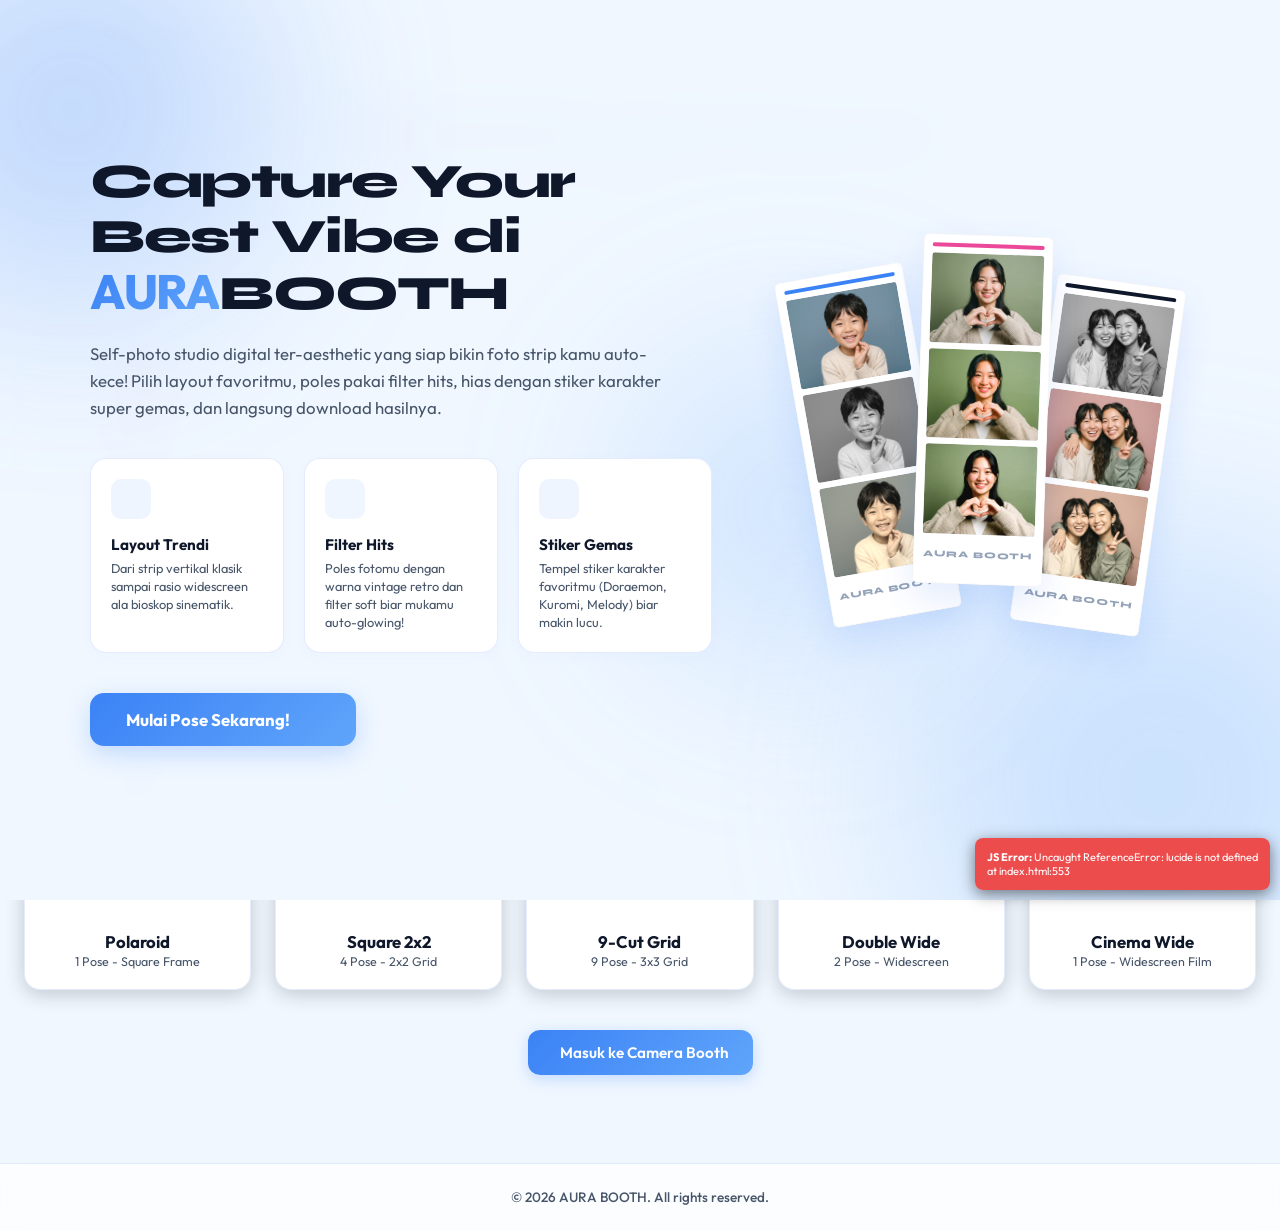
==== index.html @ 646800a2 "design: make selects beautiful, high-contrast, and fully responsive across mobile/PC" ====
<!DOCTYPE html>
<html lang="id">
<head>
    <meta charset="UTF-8">
    <meta name="viewport" content="width=device-width, initial-scale=1.0">
    <meta name="description" content="Aesthetic retro & classic photobooth online. Choose your layout, capture moments with modern filters, and decorate with cute stickers.">
    <title>AURA Booth - Web Photobooth Aesthetic & Premium</title>
    
    <!-- Google Fonts -->
    <link rel="preconnect" href="https://fonts.googleapis.com">
    <link rel="preconnect" href="https://fonts.gstatic.com" crossorigin>
    <link href="https://fonts.googleapis.com/css2?family=Outfit:wght@300;400;500;600;700;800&family=Syne:wght@700;800&display=swap" rel="stylesheet">
    
    <!-- Lucide Icons (CDN) -->
    <script src="https://unpkg.com/lucide@latest"></script>
    <!-- Gifshot Library (CDN) -->
    <script src="https://unpkg.com/gifshot@0.4.5/dist/gifshot.min.js"></script>
    
    <link rel="stylesheet" href="style.css?v=19">
</head>
<body>
    <div class="glow-bg"></div>
    
    <!-- App Header -->
    <header class="app-header">
        <div class="logo" id="logo-home">
            <span class="logo-accent">AURA</span><span>BOOTH</span>
        </div>
    </header>

    <!-- Main Workspace -->
    <main class="main-container">
        
        <!-- STEP 1: CHOOSE LAYOUT -->
        <section id="step-1" class="step-view active">
            <div class="step-header">
                <h1 class="step-title">Choose your layout</h1>
                <p class="step-subtitle">Select a layout for your photo session. You can choose from different styles and poses.</p>
            </div>
            
            <div class="layout-selection-grid">
                <!-- Layout A Card -->
                <div class="layout-card active" data-layout="collage">
                    <div class="layout-card-preview">
                        <div class="mini-strip-preview layout-a">
                            <span></span><span></span><span></span><span></span>
                        </div>
                    </div>
                    <div class="layout-card-info">
                        <h3>Layout A</h3>
                        <p>4 Pose - Vertical Strip</p>
                    </div>
                </div>
                
                <!-- Layout B Card -->
                <div class="layout-card" data-layout="layout3v">
                    <div class="layout-card-preview">
                        <div class="mini-strip-preview layout-b">
                            <span></span><span></span><span></span>
                        </div>
                    </div>
                    <div class="layout-card-info">
                        <h3>Layout B</h3>
                        <p>3 Pose - Vertical Strip</p>
                    </div>
                </div>
                
                <!-- Layout C Card -->
                <div class="layout-card" data-layout="layout2v">
                    <div class="layout-card-preview">
                        <div class="mini-strip-preview layout-c">
                            <span></span><span></span>
                        </div>
                    </div>
                    <div class="layout-card-info">
                        <h3>Layout C</h3>
                        <p>2 Pose - Vertical Strip</p>
                    </div>
                </div>

                <!-- Layout D Card -->
                <div class="layout-card" data-layout="layout6cut">
                    <div class="layout-card-preview">
                        <div class="mini-strip-preview layout-d">
                            <span></span><span></span><span></span>
                            <span></span><span></span><span></span>
                        </div>
                    </div>
                    <div class="layout-card-info">
                        <h3>Layout D</h3>
                        <p>6 Pose - 2x3 Grid</p>
                    </div>
                </div>

                <!-- Traditional Photobooth Layout Card -->
                <div class="layout-card" data-layout="filmstrip">
                    <div class="layout-card-preview">
                        <div class="mini-strip-preview layout-traditional">
                            <span></span><span></span><span></span><span></span>
                        </div>
                    </div>
                    <div class="layout-card-info">
                        <h3>Traditional</h3>
                        <p>4 Pose - Film Strip</p>
                    </div>
                </div>

                <!-- Polaroid Layout Card -->
                <div class="layout-card" data-layout="polaroid">
                    <div class="layout-card-preview">
                        <div class="mini-strip-preview layout-polaroid">
                            <span></span>
                        </div>
                    </div>
                    <div class="layout-card-info">
                        <h3>Polaroid</h3>
                        <p>1 Pose - Square Frame</p>
                    </div>
                </div>

                <!-- Square 2x2 Layout Card -->
                <div class="layout-card" data-layout="grid2x2">
                    <div class="layout-card-preview">
                        <div class="mini-strip-preview layout-grid2x2">
                            <span></span><span></span>
                            <span></span><span></span>
                        </div>
                    </div>
                    <div class="layout-card-info">
                        <h3>Square 2x2</h3>
                        <p>4 Pose - 2x2 Grid</p>
                    </div>
                </div>

                <!-- 9-Cut Layout Card -->
                <div class="layout-card" data-layout="layout9cut">
                    <div class="layout-card-preview">
                        <div class="mini-strip-preview layout-grid3x3">
                            <span></span><span></span><span></span>
                            <span></span><span></span><span></span>
                            <span></span><span></span><span></span>
                        </div>
                    </div>
                    <div class="layout-card-info">
                        <h3>9-Cut Grid</h3>
                        <p>9 Pose - 3x3 Grid</p>
                    </div>
                </div>

                <!-- Double Wide Layout Card -->
                <div class="layout-card" data-layout="layout2h">
                    <div class="layout-card-preview">
                        <div class="mini-strip-preview layout-doublewide">
                            <span></span><span></span>
                        </div>
                    </div>
                    <div class="layout-card-info">
                        <h3>Double Wide</h3>
                        <p>2 Pose - Widescreen</p>
                    </div>
                </div>

                <!-- Cinema Wide Layout Card -->
                <div class="layout-card" data-layout="cinema">
                    <div class="layout-card-preview">
                        <div class="mini-strip-preview layout-cinema">
                            <span></span>
                        </div>
                    </div>
                    <div class="layout-card-info">
                        <h3>Cinema Wide</h3>
                        <p>1 Pose - Widescreen Film</p>
                    </div>
                </div>
            </div>

            <!-- Start Action Button -->
            <div class="step-actions centered">
                <button id="start-shoot-btn" class="btn-primary btn-large btn-glow">
                    <i data-lucide="video"></i> Masuk ke Camera Booth
                </button>
            </div>
        </section>

        <!-- STEP 2: CAMERA BOOTH -->
        <section id="step-2" class="step-view">
            <div class="booth-header">
                <button id="back-to-layout-btn" class="btn-secondary btn-back">
                    <i data-lucide="chevron-left"></i> Kembali ke Layout
                </button>
                <div class="selected-layout-badge">
                    Selected layout: <span id="active-layout-display-text">Layout A (4 photos)</span>
                </div>
            </div>

            <div class="camera-card">
                <div class="camera-wrapper">
                    <video id="webcam" autoplay playsinline muted></video>
                    <canvas id="filter-canvas"></canvas>
                    
                    <!-- Visual Grid Helper Guidelines -->
                    <div id="grid-helper" class="grid-helper hidden">
                        <div class="grid-line line-v"></div>
                        <div class="grid-line line-h"></div>
                    </div>

                    <!-- Flash overlay -->
                    <div id="flash-overlay" class="flash-overlay"></div>
                    
                    <!-- Countdown Display -->
                    <div id="countdown-overlay" class="countdown-overlay hidden">
                        <span id="countdown-number">3</span>
                    </div>

                    <!-- Camera Connection State Placeholder -->
                    <div id="camera-placeholder" class="camera-placeholder">
                        <i data-lucide="camera" class="placeholder-icon"></i>
                        <h3>Akses Kamera Diperlukan</h3>
                        <p>Izinkan akses kamera di browser Anda untuk mulai berfoto.</p>
                        <button id="start-camera-btn" class="btn-primary">
                            <i data-lucide="video"></i> Hubungkan Kamera
                        </button>
                    </div>

                    <!-- Photo Progress Badge -->
                    <div id="capture-indicator" class="capture-indicator hidden">
                        <span class="indicator-dot"></span>
                        <span id="indicator-text">Mengambil Foto 1/4</span>
                    </div>
                </div>

                <!-- Camera Control Parameters -->
                <div class="camera-params-bar">
                    <div class="param-group">
                        <label for="countdown-duration">Select Countdown Time:</label>
                        <select id="countdown-duration" class="styled-select">
                            <option value="3" selected>3s</option>
                            <option value="5">5s</option>
                            <option value="10">10s</option>
                        </select>
                    </div>
                    <div class="param-group" id="camera-select-group">
                        <label for="camera-select">Pilih Kamera:</label>
                        <select id="camera-select" class="styled-select">
                            <option value="">Mendeteksi Kamera...</option>
                        </select>
                    </div>
                </div>

                <!-- Main Shutter Capture Button -->
                <div class="controls-container centered-btn">
                    <button id="capture-btn" class="btn-primary start-capture-btn" disabled>
                        <i data-lucide="camera"></i> Start Capture (<span id="photo-count-badge">4</span> photos)
                    </button>
                </div>

                <!-- Filter Selection scroll -->
                <div class="filters-container">
                    <label class="section-label">Choose a filter for your photos!</label>
                    <div class="filters-scroll">
                        <button class="filter-btn active" data-filter="normal">
                            <div class="filter-preview normal"></div>
                            <span>No Filter</span>
                        </button>
                        <button class="filter-btn" data-filter="mono">
                            <div class="filter-preview mono"></div>
                            <span>B&W</span>
                        </button>
                        <button class="filter-btn" data-filter="traditional">
                            <div class="filter-preview traditional"></div>
                            <span>Traditional</span>
                        </button>
                        <button class="filter-btn" data-filter="sepia">
                            <div class="filter-preview sepia"></div>
                            <span>Sepia</span>
                        </button>
                        <button class="filter-btn" data-filter="vintage">
                            <div class="filter-preview vintage"></div>
                            <span>Vintage</span>
                        </button>
                        <button class="filter-btn" data-filter="soft">
                            <div class="filter-preview soft"></div>
                            <span>Soft</span>
                        </button>
                        <button class="filter-btn" data-filter="noir">
                            <div class="filter-preview noir"></div>
                            <span>Noir</span>
                        </button>
                        <button class="filter-btn" data-filter="vivid">
                            <div class="filter-preview vivid"></div>
                            <span>Vivid</span>
                        </button>
                    </div>
                </div>
            </div>
        </section>

        <!-- STEP 3: STUDIO CUSTOMIZER & EDITOR -->
        <section id="step-3" class="step-view">
            <div class="editor-layout">
                
                <!-- Left Pane: Collage Canvas and Sticker overlays -->
                <div class="editor-left-pane">
                    <div class="preview-editor-wrapper">
                        <div class="compiled-preview-container" id="preview-container">
                            <img id="compiled-preview-img" src="" alt="Photobooth collage result">
                            <!-- Draggable stickers append here -->
                        </div>
                    </div>
                </div>

                <!-- Right Pane: Customizer controls panel -->
                <div class="editor-right-pane">
                    <div class="customizer-card">
                        <h2 class="panel-title"><i data-lucide="sliders"></i> Studio Design Settings</h2>
                        
                        <!-- Frame Color Presets -->
                        <div class="customizer-group">
                            <label class="group-label">Frame Colour</label>
                            <div class="color-presets-grid">
                                <button class="frame-preset-btn active" data-frame="white" style="--bg-preset: #ffffff;"></button>
                                <button class="frame-preset-btn" data-frame="black" style="--bg-preset: #121212;"></button>
                                <button class="frame-preset-btn" data-frame="pink" style="--bg-preset: #ffd3e8;"></button>
                                <button class="frame-preset-btn" data-frame="green" style="--bg-preset: #dcfce7;"></button>
                                <button class="frame-preset-btn" data-frame="blue" style="--bg-preset: #d3e5ff;"></button>
                                <button class="frame-preset-btn" data-frame="yellow" style="--bg-preset: #fef08a;"></button>
                                <button class="frame-preset-btn" data-frame="purple" style="--bg-preset: #f3e8ff;"></button>
                                <button class="frame-preset-btn" data-frame="maroon" style="--bg-preset: #991b1b;"></button>
                                <button class="frame-preset-btn" data-frame="burgundy" style="--bg-preset: #800020;"></button>
                                
                                <!-- Custom color picker button -->
                                <div class="color-picker-wrapper">
                                    <input type="color" id="custom-frame-color" value="#ffffff" title="Pilih warna custom">
                                    <span id="color-hex-label">#FFFFFF</span>
                            </div>
                        </div>

                        <!-- Frame Pattern Presets -->
                        <div class="customizer-group">
                            <label class="group-label">Frame Pattern (Motif)</label>
                            <div class="pattern-presets-grid">
                                <button class="pattern-preset-btn active" data-pattern="none">Polos</button>
                                <button class="pattern-preset-btn" data-pattern="rainbow" style="background: linear-gradient(135deg, #ffadad, #ffeaa7, #9bf6ff, #ffc6ff); color: #000;" title="Pelangi"></button>
                                <button class="pattern-preset-btn" data-pattern="dots" style="background-color: #ffd3e8; background-image: radial-gradient(#fff 15%, transparent 16%); background-size: 8px 8px;" title="Polkadot"></button>
                                <button class="pattern-preset-btn" data-pattern="stripes" style="background: repeating-linear-gradient(45deg, #f3e8ff, #f3e8ff 4px, #ffffff 4px, #ffffff 8px);" title="Garis-Garis"></button>
                                <button class="pattern-preset-btn" data-pattern="sunset" style="background: linear-gradient(to bottom, #ff9a9e 0%, #fecfef 99%, #fecfef 100%);" title="Sunset"></button>
                                <button class="pattern-preset-btn" data-pattern="stars" style="background-color: #0f172a; background-image: radial-gradient(#fef08a 10%, transparent 11%); background-size: 10px 10px;" title="Bintang"></button>
                            </div>
                        </div>

                    <div class="customizer-panel-section">
                        <!-- Custom PNG Frame Upload -->
                        <div class="customizer-group hidden">
                            <label class="group-label">Custom PNG Overlay</label>
                            <div class="file-upload-wrapper">
                                <button type="button" class="file-upload-btn" id="upload-trigger-btn">
                                    <i data-lucide="upload-cloud"></i> Upload Frame PNG
                                </button>
                                <input type="file" id="custom-frame-upload" accept="image/png">
                            </div>
                            <div class="upload-status-row hidden" id="upload-status">
                                <span class="filename" id="upload-filename">design.png</span>
                                <button class="btn-clear-upload" id="clear-upload-btn" title="Hapus Design">
                                    <i data-lucide="x"></i>
                                </button>
                            </div>
                        </div>

                        <!-- Border Parameters Adjustment -->
                        <div class="customizer-group hidden">
                            <label class="group-label">Ketebalan Border & Sudut</label>
                            <div class="range-row">
                                <div class="range-info">
                                    <span>Ketebalan Frame</span>
                                    <span class="range-badge" id="border-val">M</span>
                                </div>
                                <input type="range" id="border-thickness" min="15" max="40" value="26" class="styled-range">
                            </div>
                            <div class="range-row">
                                <div class="range-info">
                                    <span>Kelengkungan Sudut</span>
                                    <span class="range-badge" id="radius-val">Sedang</span>
                                </div>
                                <input type="range" id="corner-radius" min="0" max="20" value="8" class="styled-range">
                            </div>
                        </div>

                        <!-- Text Banner Stamp -->
                        <div class="customizer-group hidden">
                            <label class="group-label">Tulisan Frame (Stamp)</label>
                            <div class="input-with-icon">
                                <i data-lucide="type" class="input-icon"></i>
                                <input type="text" id="stamp-text" value="AURA BOOTH" placeholder="KODAK FILM / AURA BOOTH" maxlength="24">
                            </div>
                            <div class="checkbox-row-container">
                                <label class="checkbox-row">
                                    <input type="checkbox" id="show-date" checked>
                                    <span>Tampilkan Tanggal Cetak</span>
                                </label>
                                <label class="checkbox-row">
                                    <input type="checkbox" id="apply-grain">
                                    <span>Noise Film Grain</span>
                                </label>
                            </div>
                        </div></div>

                        <!-- Interactive Sticker Lab Selector -->
                        <div class="customizer-group">
                            <label class="group-label">Stickers Theme Presets (Instan)</label>
                            <div class="sticker-themes-grid">
                                <button class="sticker-theme-btn active" data-theme="none">No Stickers</button>
                                <button class="sticker-theme-btn" data-theme="doraemon">Doraemon</button>
                                <button class="sticker-theme-btn" data-theme="masha">Masha & Bear</button>
                                <button class="sticker-theme-btn" data-theme="arcade">Retro Arcade</button>
                                <button class="sticker-theme-btn" data-theme="cosmic">Cosmic Aura</button>
                                <button class="sticker-theme-btn" data-theme="girlypop">Girlypop</button>
                                <button class="sticker-theme-btn" data-theme="sanrio">Kuromi & Melody</button>
                            </div>
                        </div>


                    </div>
                </div>
            </div>

            <!-- Footer Action Panel -->
            <div class="editor-actions-footer">
                <button id="download-btn" class="btn-primary btn-large">
                    <i data-lucide="download"></i> Download Photo Strip
                </button>
                <button id="download-gif-btn" class="btn-secondary btn-large">
                    <i data-lucide="clapperboard"></i> Download GIF
                </button>
                <button id="retake-btn" class="btn-secondary btn-large">
                    <i data-lucide="rotate-ccw"></i> Take New Photos
                </button>
            </div>
        </section>
    </main>

    <!-- Lightbox Viewing Modal (for saved gallery items) -->
    <div id="view-modal" class="modal-overlay hidden">
        <div class="modal-content glass-panel">
            <button id="close-view-btn" class="modal-close" title="Tutup">
                <i data-lucide="x"></i>
            </button>
            <h2 class="modal-title">Simpan & Bagikan Hasil Foto ✨</h2>
            <div class="view-modal-body">
                <img id="view-modal-img" src="" alt="Full-size view of photobooth strip">
                <div class="modal-actions">
                    <button id="view-download-btn" class="btn-primary btn-large">
                        <i data-lucide="download"></i> Download PNG
                    </button>
                </div>
            </div>
        </div>
    </div>



    <!-- Welcome Immersive Screen -->
    <div id="welcome-modal" class="welcome-screen-overlay">
        <!-- Floating Ambient Background Shapes -->
        <div class="welcome-blob blob-1"></div>
        <div class="welcome-blob blob-2"></div>
        <div class="welcome-blob blob-3"></div>

        <div class="welcome-screen-container">
            <!-- Left Side: Interactive Branding & Onboarding Info -->
            <div class="welcome-brand-side">
                <h1 class="welcome-main-title">
                    Capture Your Best Vibe di <span class="logo-accent-gradient">AURA</span>BOOTH
                </h1>
                
                <p class="welcome-desc">
                    Self-photo studio digital ter-aesthetic yang siap bikin foto strip kamu auto-kece! Pilih layout favoritmu, poles pakai filter hits, hias dengan stiker karakter super gemas, dan langsung download hasilnya.
                </p>
                
                <div class="welcome-feature-cards">
                    <div class="welcome-feat-card">
                        <div class="feat-icon cyan">
                            <i data-lucide="layout"></i>
                        </div>
                        <h4>Layout Trendi</h4>
                        <p>Dari strip vertikal klasik sampai rasio widescreen ala bioskop sinematik.</p>
                    </div>
                    
                    <div class="welcome-feat-card">
                        <div class="feat-icon pink">
                            <i data-lucide="aperture"></i>
                        </div>
                        <h4>Filter Hits</h4>
                        <p>Poles fotomu dengan warna vintage retro dan filter soft biar mukamu auto-glowing!</p>
                    </div>
                    
                    <div class="welcome-feat-card">
                        <div class="feat-icon blue">
                            <i data-lucide="smile"></i>
                        </div>
                        <h4>Stiker Gemas</h4>
                        <p>Tempel stiker karakter favoritmu (Doraemon, Kuromi, Melody) biar makin lucu.</p>
                    </div>
                </div>
                
                <button id="close-welcome-btn" class="btn-primary btn-large btn-glow start-studio-btn">
                    Mulai Pose Sekarang! <i data-lucide="camera" class="btn-camera-icon"></i>
                </button>
            </div>
            
            <!-- Right Side: Live Visual Collage Showcase -->
            <div class="welcome-showcase-side">
                <div class="showcase-frame-stack">
                    <!-- Showcase Strip 1: Doraemon Theme -->
                    <div class="showcase-strip strip-left">
                        <div class="strip-header-accent doraemon"></div>
                        <div class="showcase-photo-box"><img class="showcase-avatar" src="assets/portrait_boy.png" alt="Boy portrait"></div>
                        <div class="showcase-photo-box"><img class="showcase-avatar" src="assets/portrait_boy.png" alt="Boy portrait" style="filter: grayscale(1);"></div>
                        <div class="showcase-photo-box"><img class="showcase-avatar" src="assets/portrait_boy.png" alt="Boy portrait" style="filter: sepia(0.5);"></div>
                        <div class="showcase-footer">AURA BOOTH</div>
                    </div>
                    
                    <!-- Showcase Strip 2: Sanrio Theme -->
                    <div class="showcase-strip strip-center">
                        <div class="strip-header-accent sanrio"></div>
                        <div class="showcase-photo-box"><img class="showcase-avatar" src="assets/portrait_girl.png" alt="Girl portrait"></div>
                        <div class="showcase-photo-box"><img class="showcase-avatar" src="assets/portrait_girl.png" alt="Girl portrait" style="filter: saturate(1.5);"></div>
                        <div class="showcase-photo-box"><img class="showcase-avatar" src="assets/portrait_girl.png" alt="Girl portrait" style="filter: contrast(1.25);"></div>
                        <div class="showcase-footer">AURA BOOTH</div>
                    </div>
                    
                    <!-- Showcase Strip 3: Classic/Retro Theme -->
                    <div class="showcase-strip strip-right">
                        <div class="strip-header-accent classic"></div>
                        <div class="showcase-photo-box"><img class="showcase-avatar" src="assets/portrait_friends.png" alt="Friends portrait" style="filter: grayscale(1);"></div>
                        <div class="showcase-photo-box"><img class="showcase-avatar" src="assets/portrait_friends.png" alt="Friends portrait"></div>
                        <div class="showcase-photo-box"><img class="showcase-avatar" src="assets/portrait_friends.png" alt="Friends portrait" style="filter: sepia(0.35);"></div>
                        <div class="showcase-footer">AURA BOOTH</div>
                    </div>
                </div>
            </div>
        </div>
    </div>

    <!-- Standard Website Footer -->
    <footer class="app-footer">
        <p>&copy; 2026 AURA BOOTH. All rights reserved.</p>
    </footer>

    <!-- Script Entry Point -->
    <script src="app.js?v=34"></script>
    <script>
        // Init Lucide icon elements
        lucide.createIcons();
    </script>
</body>
</html>
---- style.css ----
/* --- Design System & CSS Variables --- */
:root {
    --bg-dark: #f0f7ff; /* Clean sky-blue backdrop wash */
    --bg-card: #ffffff; /* Solid pure white cards */
    --border-color: rgba(37, 99, 235, 0.12); /* Soft blue-washed border */
    --border-hover: rgba(37, 99, 235, 0.28);
    
    --text-primary: #0f172a; /* Deep slate navy text for legibility */
    --text-secondary: #475569; /* Slate grey secondary text */
    --text-muted: #64748b; /* Soft blue-grey */
    
    --accent: #3b82f6; /* Royal blue */
    --accent-glow: rgba(59, 130, 246, 0.25);
    --accent-pink: #60a5fa; /* Sky blue */
    --accent-pink-glow: rgba(96, 165, 250, 0.25);
    --gradient-primary: linear-gradient(135deg, #3b82f6 0%, #60a5fa 100%);
    
    --transition-smooth: all 0.3s cubic-bezier(0.4, 0, 0.2, 1);
    --transition-bounce: all 0.5s cubic-bezier(0.34, 1.56, 0.64, 1);
    
    --font-heading: 'Syne', sans-serif;
    --font-body: 'Outfit', sans-serif;
}

/* --- Base Reset --- */
* {
    box-sizing: border-box;
    margin: 0;
    padding: 0;
    font-family: var(--font-body);
    -webkit-font-smoothing: antialiased;
    -moz-osx-font-smoothing: grayscale;
}

body {
    background-color: var(--bg-dark);
    color: var(--text-primary);
    overflow-x: hidden;
    min-height: 100vh;
    display: flex;
    flex-direction: column;
    position: relative;
}

/* Custom Scrollbar */
::-webkit-scrollbar {
    width: 6px;
    height: 6px;
}
::-webkit-scrollbar-track {
    background: rgba(255, 255, 255, 0.02);
}
::-webkit-scrollbar-thumb {
    background: rgba(255, 255, 255, 0.12);
    border-radius: 4px;
}
::-webkit-scrollbar-thumb:hover {
    background: rgba(255, 255, 255, 0.22);
}

/* Ambient Glow Background */
.glow-bg {
    position: fixed;
    top: 0;
    left: 0;
    width: 100%;
    height: 100%;
    z-index: -1;
    overflow: hidden;
    pointer-events: none;
}
.glow-bg::before, .glow-bg::after {
    content: '';
    position: absolute;
    width: 40vw;
    height: 40vw;
    border-radius: 50%;
    filter: blur(140px);
    opacity: 0.15;
    animation: floatGlow 20s infinite alternate ease-in-out;
}
.glow-bg::before {
    background: var(--accent);
    top: -10%;
    left: 10%;
}
.glow-bg::after {
    background: var(--accent-pink);
    bottom: -10%;
    right: 10%;
    animation-delay: -10s;
}
@keyframes floatGlow {
    0% { transform: translate(0, 0) scale(1); }
    100% { transform: translate(8%, 12%) scale(1.15); }
}

/* --- App Header --- */
.app-header {
    display: flex;
    justify-content: space-between;
    align-items: center;
    padding: 1.25rem 2rem;
    border-bottom: 1px solid var(--border-color);
    background: rgba(255, 255, 255, 0.9);
    backdrop-filter: blur(12px);
    z-index: 10;
}
.logo {
    font-family: var(--font-heading);
    font-size: 1.6rem;
    font-weight: 800;
    letter-spacing: -0.04em;
    display: flex;
    gap: 0.15rem;
    cursor: pointer;
}
.logo-accent {
    background: var(--gradient-primary);
    -webkit-background-clip: text;
    -webkit-text-fill-color: transparent;
}
.app-footer {
    padding: 1.5rem 2rem;
    text-align: center;
    background: rgba(255, 255, 255, 0.7);
    border-top: 1px solid var(--border-color);
    font-size: 0.85rem;
    font-weight: 500;
    color: var(--text-secondary);
    backdrop-filter: blur(10px);
    margin-top: auto;
    position: relative;
    z-index: 5;
}
.app-footer a {
    color: var(--accent);
    text-decoration: none;
    font-weight: 700;
    transition: var(--transition-smooth);
    border-bottom: 1px dashed rgba(37, 99, 235, 0.3);
}
.app-footer a:hover {
    color: var(--accent-pink);
    border-bottom-color: var(--accent-pink);
}
.header-tagline {
    font-size: 0.8rem;
    font-weight: 400;
    color: var(--text-secondary);
    letter-spacing: 0.08em;
    text-transform: uppercase;
}

/* --- Navigation & Multi-Step Views --- */
.main-container {
    flex: 1;
    width: 100%;
    max-width: 1350px;
    margin: 0 auto;
    padding: 2rem 1.5rem;
}

.step-view {
    display: none;
    opacity: 0;
    animation: fadeInView 0.4s ease forwards;
}
.step-view.active {
    display: block;
}
@keyframes fadeInView {
    from { opacity: 0; transform: translateY(12px); }
    to { opacity: 1; transform: translateY(0); }
}

.step-header {
    text-align: center;
    margin-bottom: 2.5rem;
}
.step-title {
    font-family: var(--font-heading);
    font-size: 2.5rem;
    font-weight: 800;
    letter-spacing: -0.03em;
    margin-bottom: 0.5rem;
    background: linear-gradient(135deg, var(--text-primary) 0%, var(--accent) 100%);
    -webkit-background-clip: text;
    -webkit-text-fill-color: transparent;
}
.step-subtitle {
    color: var(--text-secondary);
    font-size: 1.05rem;
    max-width: 600px;
    margin: 0 auto;
}

/* --- STEP 1: LAYOUT SELECTION SCREEN --- */
.layout-selection-grid {
    display: grid;
    grid-template-columns: repeat(auto-fit, minmax(200px, 1fr));
    gap: 1.5rem;
    margin-bottom: 2.5rem;
}

.layout-card {
    background: var(--bg-card);
    border: 1.5px solid var(--border-color);
    border-radius: 16px;
    padding: 1.25rem;
    cursor: pointer;
    display: flex;
    flex-direction: column;
    align-items: center;
    gap: 1rem;
    transition: var(--transition-bounce);
    box-shadow: 0 4px 20px rgba(0, 0, 0, 0.2);
    backdrop-filter: blur(10px);
}
.layout-card:hover {
    transform: translateY(-6px);
    border-color: var(--border-hover);
    box-shadow: 0 10px 25px rgba(0, 0, 0, 0.35);
}
.layout-card.active {
    border-color: var(--accent-pink);
    box-shadow: 0 0 25px var(--accent-pink-glow), 0 4px 20px rgba(0, 0, 0, 0.3);
    transform: scale(1.03) translateY(-4px);
}

.layout-card-preview {
    width: 100%;
    aspect-ratio: 0.7;
    background: rgba(255, 255, 255, 0.03);
    border: 1px solid rgba(255, 255, 255, 0.1);
    border-radius: 10px;
    display: flex;
    justify-content: center;
    align-items: center;
    padding: 0.75rem;
    transition: var(--transition-smooth);
}
.layout-card.active .layout-card-preview {
    background: rgba(236, 72, 153, 0.05);
    border-color: rgba(236, 72, 153, 0.3);
}

.layout-card-preview.black-frame {
    background: #0f111a;
}

/* Miniature strips illustrations using CSS Grid */
.mini-strip-preview {
    width: 38px;
    background: #ffffff;
    border-radius: 2px;
    padding: 3px;
    box-shadow: 0 4px 10px rgba(0,0,0,0.3);
    display: flex;
    flex-direction: column;
    gap: 2px;
    transition: var(--transition-smooth);
}
.mini-strip-preview span {
    display: block;
    width: 100%;
    background: #cbd5e1;
    border-radius: 1px;
}
.layout-card.active .mini-strip-preview span {
    background: #f472b6; /* Highlight color in selection */
}

/* Layout Specific Ratios inside preview thumbnails */
.mini-strip-preview.layout-a { height: 120px; }
.mini-strip-preview.layout-a span { flex: 1; }

.mini-strip-preview.layout-b { height: 96px; }
.mini-strip-preview.layout-b span { flex: 1; }

.mini-strip-preview.layout-c { height: 72px; }
.mini-strip-preview.layout-c span { flex: 1; }

.mini-strip-preview.layout-d { 
    height: 100px;
    width: 60px;
    display: grid;
    grid-template-columns: repeat(2, 1fr);
    gap: 2.5px;
}
.mini-strip-preview.layout-d span { height: 100%; }

.mini-strip-preview.layout-traditional { 
    height: 120px; 
}
.mini-strip-preview.layout-traditional span { 
    flex: 1;
}

.mini-strip-preview.layout-polaroid { 
    width: 70px;
    height: 85px; 
    padding: 4px 4px 16px 4px;
}
.mini-strip-preview.layout-polaroid span { 
    height: 100%;
}

.mini-strip-preview.layout-grid2x2 { 
    width: 65px;
    height: 65px; 
    display: grid;
    grid-template-columns: repeat(2, 1fr);
    gap: 3px;
}
.mini-strip-preview.layout-grid2x2 span { height: 100%; }

.mini-strip-preview.layout-grid3x3 { 
    width: 65px;
    height: 65px; 
    display: grid;
    grid-template-columns: repeat(3, 1fr);
    gap: 2px;
    padding: 2px;
}
.mini-strip-preview.layout-grid3x3 span { height: 100%; }

.mini-strip-preview.layout-doublewide { 
    width: 85px;
    height: 45px; 
    display: flex;
    flex-direction: row;
    gap: 4px;
    padding: 3px;
}
.mini-strip-preview.layout-doublewide span { 
    flex: 1;
    height: 100%;
}

.mini-strip-preview.layout-cinema { 
    width: 80px;
    height: 45px; 
    padding: 3px;
}
.mini-strip-preview.layout-cinema span { 
    height: 100%;
    width: 100%;
}

.layout-card-info {
    text-align: center;
}
.layout-card-info h3 {
    font-size: 1.05rem;
    font-weight: 700;
    margin-bottom: 0.15rem;
}
.layout-card-info p {
    font-size: 0.78rem;
    color: var(--text-secondary);
}

/* Action button configurations */
.step-actions {
    display: flex;
    justify-content: center;
    margin-top: 1.5rem;
    margin-bottom: 3.5rem;
}
.step-actions.centered {
    margin-left: auto;
    margin-right: auto;
}

/* --- STEP 2: CAMERA BOOTH SCREEN --- */
.booth-header {
    display: flex;
    justify-content: space-between;
    align-items: center;
    margin-bottom: 1.5rem;
    flex-wrap: wrap;
    gap: 1rem;
}
.selected-layout-badge {
    background: rgba(255, 255, 255, 0.05);
    border: 1px solid var(--border-color);
    padding: 0.5rem 1.25rem;
    border-radius: 99px;
    font-size: 0.9rem;
    font-weight: 600;
    color: var(--accent-pink);
    box-shadow: 0 4px 10px rgba(0,0,0,0.1);
}

.camera-card {
    background: var(--bg-card);
    border: 1px solid var(--border-color);
    border-radius: 20px;
    padding: 1.5rem;
    display: flex;
    flex-direction: column;
    gap: 1.5rem;
    max-width: 760px;
    margin: 0 auto;
    box-shadow: 0 10px 40px rgba(0, 0, 0, 0.4);
    backdrop-filter: blur(20px);
}

.camera-wrapper {
    position: relative;
    width: 100%;
    aspect-ratio: 4 / 3;
    background: #020408;
    border-radius: 14px;
    overflow: hidden;
    border: 1px solid rgba(255,255,255,0.06);
    display: flex;
    justify-content: center;
    align-items: center;
    box-shadow: inset 0 0 40px rgba(0,0,0,0.8);
}
#webcam {
    width: 100%;
    height: 100%;
    object-fit: cover;
    transform: scaleX(-1);
}
#filter-canvas {
    position: absolute;
    top: 0;
    left: 0;
    width: 100%;
    height: 100%;
    transform: scaleX(-1);
    pointer-events: none;
    z-index: 1;
}

/* Grid guide overlays */
.grid-helper {
    position: absolute;
    top: 0;
    left: 0;
    right: 0;
    bottom: 0;
    pointer-events: none;
    z-index: 2;
}
.grid-line {
    position: absolute;
    background: rgba(255, 255, 255, 0.12);
}
.line-v { top: 0; bottom: 0; left: 50%; width: 1px; }
.line-h { left: 0; right: 0; top: 50%; height: 1px; }

/* Camera placeholder states */
.camera-placeholder {
    position: absolute;
    top: 0;
    left: 0;
    width: 100%;
    height: 100%;
    background: #06090f;
    display: flex;
    flex-direction: column;
    justify-content: center;
    align-items: center;
    text-align: center;
    padding: 2rem;
    z-index: 5;
    gap: 1.25rem;
}
.placeholder-icon {
    width: 58px;
    height: 58px;
    color: var(--text-muted);
    stroke-width: 1.5;
    animation: floatIcon 4s infinite ease-in-out;
}
.camera-placeholder h3 { font-size: 1.3rem; font-weight: 650; }
.camera-placeholder p {
    color: var(--text-secondary);
    font-size: 0.9rem;
    max-width: 320px;
    margin-bottom: 0.25rem;
}

/* Flash Screen Overlay */
.flash-overlay {
    position: absolute;
    top: 0;
    left: 0;
    width: 100%;
    height: 100%;
    background: #ffffff;
    opacity: 0;
    pointer-events: none;
    z-index: 4;
}
.flash-overlay.flash-active {
    animation: flashAnimation 0.4s ease-out;
}
@keyframes flashAnimation {
    0% { opacity: 1; }
    100% { opacity: 0; }
}

/* Countdown Overlays */
.countdown-overlay {
    position: absolute;
    top: 0;
    left: 0;
    width: 100%;
    height: 100%;
    background: rgba(0, 0, 0, 0.55);
    backdrop-filter: blur(4px);
    display: flex;
    justify-content: center;
    align-items: center;
    z-index: 3;
}
#countdown-number {
    font-family: var(--font-heading);
    font-size: 8rem;
    font-weight: 900;
    color: #ffffff;
    text-shadow: 0 0 30px rgba(37, 99, 235, 0.6);
    transform: scale(0);
    opacity: 0;
}
#countdown-number.smile-text {
    font-size: 4.2rem;
    letter-spacing: 0.1em;
    background: linear-gradient(135deg, #ffd3e8, #db2777);
    -webkit-background-clip: text;
    -webkit-text-fill-color: transparent;
    text-shadow: none;
    filter: drop-shadow(0 4px 15px rgba(219, 39, 119, 0.4));
}
@keyframes countdownScale {
    0% { transform: scale(0.2); opacity: 0; }
    50% { transform: scale(1.15); opacity: 1; }
    100% { transform: scale(1); opacity: 1; }
}
@keyframes smilePop {
    0% { transform: scale(0.5); opacity: 0; }
    100% { transform: scale(1.1); opacity: 1; }
}

/* Active photo indicator badge */
.capture-indicator {
    position: absolute;
    top: 1.25rem;
    left: 1.25rem;
    background: rgba(9, 13, 22, 0.85);
    border: 1px solid rgba(255, 255, 255, 0.15);
    border-radius: 99px;
    padding: 0.45rem 1rem;
    display: flex;
    align-items: center;
    gap: 0.5rem;
    font-size: 0.82rem;
    font-weight: 600;
    color: #ffffff;
    z-index: 3;
    backdrop-filter: blur(6px);
    box-shadow: 0 4px 15px rgba(0,0,0,0.35);
}
.indicator-dot {
    width: 8px;
    height: 8px;
    background: var(--accent-pink);
    border-radius: 50%;
    box-shadow: 0 0 10px var(--accent-pink);
    animation: blinkIndicator 1s infinite alternate;
}

/* Parameter Bar */
.camera-params-bar {
    display: flex;
    justify-content: center;
    align-items: center;
    background: rgba(255, 255, 255, 0.03);
    border: 1px solid var(--border-color);
    padding: 0.75rem 1.25rem;
    border-radius: 12px;
    gap: 1.5rem;
    flex-wrap: wrap;
}
.param-group {
    display: flex;
    align-items: center;
    gap: 0.75rem;
}
.param-group label {
    font-size: 0.88rem;
    font-weight: 500;
    color: var(--text-secondary);
}

.styled-select {
    background: rgba(255, 255, 255, 0.95);
    color: #0f172a; /* Slate 900 */
    border: 1.5px solid var(--border-color);
    padding: 0.5rem 2.25rem 0.5rem 0.85rem;
    border-radius: 10px;
    font-size: 0.88rem;
    font-weight: 600;
    cursor: pointer;
    outline: none;
    transition: var(--transition-smooth);
    appearance: none;
    -webkit-appearance: none;
    -moz-appearance: none;
    background-image: url("data:image/svg+xml,%3Csvg xmlns='http://www.w3.org/2000/svg' fill='none' viewBox='0 0 24 24' stroke='%23475569' stroke-width='2.5'%3E%3Cpath stroke-linecap='round' stroke-linejoin='round' d='M19.5 8.25l-7.5 7.5-7.5-7.5'/%3E%3C/svg%3E");
    background-repeat: no-repeat;
    background-position: right 12px center;
    background-size: 14px;
    box-shadow: 0 2px 8px rgba(0, 0, 0, 0.05);
}
.styled-select:hover {
    border-color: var(--accent);
    background: #ffffff;
    box-shadow: 0 4px 12px rgba(37, 99, 235, 0.12);
}
.styled-select:focus {
    border-color: var(--accent);
    box-shadow: 0 0 0 3px rgba(37, 99, 235, 0.2);
}

/* Center Shutter Trigger Button Container */
.controls-container {
    display: flex;
    justify-content: center;
    align-items: center;
    width: 100%;
    margin: 1.25rem 0;
}

.start-capture-btn {
    width: 100%;
    max-width: 320px;
    margin: 0 auto;
    font-size: 1rem !important;
    font-weight: 700;
    text-transform: uppercase;
    letter-spacing: 0.03em;
    padding: 0.9rem 1.5rem !important;
}

/* Filters scrollbar horizontal selection */
.filters-container {
    display: flex;
    flex-direction: column;
    gap: 0.6rem;
}
.section-label {
    font-size: 0.82rem;
    font-weight: 700;
    text-transform: uppercase;
    letter-spacing: 0.06em;
    color: var(--text-secondary);
}
.filters-scroll {
    display: flex;
    gap: 0.85rem;
    overflow-x: auto;
    padding: 0.2rem 0.2rem 0.6rem 0.2rem;
}
.filter-btn {
    background: transparent;
    border: none;
    cursor: pointer;
    display: flex;
    flex-direction: column;
    align-items: center;
    gap: 0.45rem;
    flex-shrink: 0;
    color: var(--text-secondary);
    transition: var(--transition-smooth);
    outline: none;
}
.filter-preview {
    width: 64px;
    height: 64px;
    border-radius: 12px;
    border: 2.5px solid transparent;
    transition: var(--transition-smooth);
    background-size: cover;
    background-position: center;
}
.filter-btn:hover .filter-preview {
    transform: translateY(-2px);
    border-color: var(--text-muted);
}
.filter-btn.active .filter-preview {
    border-color: var(--accent-pink);
    box-shadow: 0 0 14px var(--accent-pink-glow);
    transform: translateY(-3px);
}
.filter-btn.active span {
    color: var(--text-primary);
    font-weight: 700;
}
.filter-btn span {
    font-size: 0.75rem;
    font-weight: 500;
    transition: var(--transition-smooth);
}

.filter-preview.normal { background: linear-gradient(135deg, #1e293b, #334155); }
.filter-preview.mono { background: linear-gradient(135deg, #475569, #0f172a); filter: grayscale(1); }
.filter-preview.traditional { background: linear-gradient(135deg, #a21caf, #ea580c); filter: contrast(1.1) saturate(1.2) sepia(0.1); }
.filter-preview.sepia { background: linear-gradient(135deg, #b45309, #78350f); filter: sepia(0.8) contrast(1.1); }
.filter-preview.vintage { background: linear-gradient(135deg, #ca8a04, #78350f); filter: sepia(0.4) contrast(0.95) hue-rotate(-10deg); }
.filter-preview.soft { background: linear-gradient(135deg, #0284c7, #0d9488); filter: hue-rotate(180deg) saturate(1.1); }
.filter-preview.noir { background: linear-gradient(135deg, #0f172a, #020617); filter: grayscale(1) contrast(1.5) brightness(0.85); }
.filter-preview.vivid { background: linear-gradient(135deg, #ec4899, #f43f5e); filter: contrast(1.15) saturate(1.6); }


/* --- STEP 3: PHOTO STUDIO CUSTOMIZER --- */
.editor-layout {
    display: grid;
    grid-template-columns: 1.05fr 0.95fr;
    gap: 2rem;
    margin-bottom: 2.5rem;
    align-items: start;
}
@media (max-width: 900px) {
    .editor-layout {
        grid-template-columns: 1fr;
    }
    .editor-left-pane {
        position: relative !important;
        top: 0 !important;
        margin-bottom: 1.5rem;
    }
}

.editor-left-pane {
    display: flex;
    justify-content: center;
    align-items: center;
    position: sticky;
    top: 2rem;
}

/* Image wrapper housing draggable stickers */
.preview-editor-wrapper {
    position: relative;
    max-width: 100%;
    display: inline-block;
    border-radius: 12px;
    overflow: visible;
}
.compiled-preview-container {
    position: relative;
    box-shadow: 0 10px 45px rgba(0, 0, 0, 0.5);
    border-radius: 12px;
    overflow: hidden;
    line-height: 0;
}
#compiled-preview-img {
    max-width: 100%;
    max-height: 70vh;
    display: block;
    height: auto;
    object-fit: contain;
}

/* Absolute sticker element */
.sticker-item {
    position: absolute;
    user-select: none;
    cursor: move;
    transform: translate(-50%, -50%);
    line-height: 1;
    z-index: 8;
    touch-action: none;
    transition: font-size 0.05s ease;
    border: 2px dashed transparent;
    padding: 4px;
    border-radius: 4px;
}
.sticker-item:hover, .sticker-item.selected {
    border-color: rgba(255, 255, 255, 0.4);
    background: rgba(255, 255, 255, 0.1);
}

.editor-right-pane {
    display: flex;
    flex-direction: column;
    gap: 1.5rem;
}

.customizer-card {
    padding: 1.5rem;
    display: flex;
    flex-direction: column;
    gap: 1.35rem;
}

.panel-title {
    font-family: var(--font-heading);
    font-size: 1.25rem;
    font-weight: 800;
    display: flex;
    align-items: center;
    gap: 0.5rem;
    letter-spacing: -0.01em;
    border-bottom: 1px solid var(--border-color);
    padding-bottom: 0.75rem;
}
.panel-title i {
    width: 20px;
    height: 20px;
    color: var(--accent-pink);
}

.customizer-group {
    display: flex;
    flex-direction: column;
    gap: 0.6rem;
}
.group-label {
    font-size: 0.8rem;
    font-weight: 750;
    text-transform: uppercase;
    letter-spacing: 0.06em;
    color: var(--text-secondary);
}

/* Frame Color Preset grid circles */
.color-presets-grid {
    display: grid;
    grid-template-columns: repeat(5, 1fr);
    gap: 0.6rem;
    align-items: center;
}
.frame-preset-btn {
    width: 42px;
    height: 42px;
    border-radius: 50%;
    background: var(--bg-preset);
    border: 2.5px solid transparent;
    cursor: pointer;
    box-shadow: 0 4px 10px rgba(0,0,0,0.25), inset 0 2px 4px rgba(255,255,255,0.1);
    transition: var(--transition-bounce);
}
.frame-preset-btn:hover {
    transform: scale(1.12);
    border-color: rgba(255, 255, 255, 0.4);
}
.frame-preset-btn.active {
    border-color: var(--accent-pink);
    box-shadow: 0 0 12px var(--accent-pink-glow), 0 4px 10px rgba(0,0,0,0.25);
    transform: scale(1.15);
}

/* Frame Pattern Preset grid */
.pattern-presets-grid {
    display: grid;
    grid-template-columns: repeat(6, 1fr);
    gap: 0.5rem;
    align-items: center;
    margin-top: 0.25rem;
}
.pattern-preset-btn {
    aspect-ratio: 1;
    border-radius: 8px;
    border: 2px solid transparent;
    cursor: pointer;
    font-size: 0.65rem;
    font-weight: 750;
    color: var(--text-primary);
    display: flex;
    align-items: center;
    justify-content: center;
    transition: var(--transition-bounce);
    outline: none;
    box-shadow: 0 3px 8px rgba(0, 0, 0, 0.08);
}
.pattern-preset-btn:hover {
    transform: translateY(-2px) scale(1.05);
    border-color: rgba(37, 99, 235, 0.2);
}
.pattern-preset-btn.active {
    border-color: var(--accent);
    box-shadow: 0 0 10px var(--accent-glow);
    transform: scale(1.08);
}


/* Custom Color Picker inline button details */
.color-picker-wrapper {
    grid-column: span 2;
    display: flex;
    align-items: center;
    gap: 0.5rem;
    background: rgba(0, 0, 0, 0.25);
    border: 1px solid var(--border-color);
    padding: 0.3rem 0.5rem;
    border-radius: 20px;
    height: 42px;
}
#custom-frame-color {
    -webkit-appearance: none;
    border: none;
    width: 28px;
    height: 28px;
    border-radius: 50%;
    cursor: pointer;
    background: transparent;
    padding: 0;
}
#custom-frame-color::-webkit-color-swatch {
    border: 1px solid var(--border-color);
    border-radius: 50%;
    padding: 0;
}
#color-hex-label {
    font-family: monospace;
    font-size: 0.78rem;
    font-weight: 700;
    color: var(--text-secondary);
}

/* PNG Custom Upload bar */
.file-upload-wrapper {
    display: flex;
    align-items: center;
    gap: 0.5rem;
    flex-wrap: wrap;
}
.upload-status {
    display: flex;
    align-items: center;
    gap: 0.4rem;
    background: rgba(255, 255, 255, 0.05);
    border: 1px solid var(--border-color);
    padding: 0.35rem 0.65rem;
    border-radius: 8px;
    font-size: 0.75rem;
}
.mini-clear-btn {
    width: 20px !important;
    height: 20px !important;
    border-radius: 50% !important;
}

/* Sliders */
.slider-row {
    display: flex;
    flex-direction: column;
    gap: 0.35rem;
    margin-top: 0.2rem;
}
.slider-label {
    display: flex;
    justify-content: space-between;
    font-size: 0.84rem;
    font-weight: 500;
    color: var(--text-secondary);
}
.slider-label span:last-child {
    font-weight: 700;
    color: var(--accent-pink);
}
input[type="range"] {
    -webkit-appearance: none;
    width: 100%;
    height: 6px;
    border-radius: 99px;
    background: rgba(255,255,255,0.08);
    outline: none;
}
input[type="range"]::-webkit-slider-thumb {
    -webkit-appearance: none;
    appearance: none;
    width: 16px;
    height: 16px;
    border-radius: 50%;
    background: var(--gradient-primary);
    cursor: pointer;
    box-shadow: 0 0 10px var(--accent-glow);
    transition: var(--transition-bounce);
}
input[type="range"]::-webkit-slider-thumb:hover {
    transform: scale(1.25);
}

/* Stamp label & checkbox rows */
.input-with-icon {
    position: relative;
    width: 100%;
}
.input-icon {
    position: absolute;
    left: 0.75rem;
    top: 50%;
    transform: translateY(-50%);
    width: 16px;
    height: 16px;
    color: var(--text-muted);
}
.input-with-icon input {
    width: 100%;
    background: rgba(0, 0, 0, 0.25);
    border: 1.5px solid var(--border-color);
    padding: 0.5rem 0.75rem 0.5rem 2.25rem;
    border-radius: 8px;
    color: var(--text-primary);
    font-size: 0.88rem;
    font-weight: 500;
    outline: none;
    transition: var(--transition-smooth);
}
.input-with-icon input:focus {
    border-color: var(--accent-pink);
    box-shadow: 0 0 10px var(--accent-pink-glow);
}

.checkbox-row-container {
    display: flex;
    gap: 1.25rem;
    flex-wrap: wrap;
    margin-top: 0.25rem;
}
.checkbox-row {
    display: flex;
    align-items: center;
    gap: 0.5rem;
    cursor: pointer;
}
.checkbox-row input[type="checkbox"] {
    accent-color: var(--accent-pink);
    width: 15px;
    height: 15px;
    cursor: pointer;
}
.checkbox-row label {
    font-size: 0.85rem;
    font-weight: 500;
    color: var(--text-secondary);
    cursor: pointer;
    user-select: none;
}

/* Stickers selection */
.sticker-instruction-text {
    font-size: 0.7rem;
    color: var(--text-muted);
    margin-top: -0.25rem;
}
.stickers-list {
    display: grid;
    grid-template-columns: repeat(8, 1fr);
    gap: 0.5rem;
    background: rgba(0, 0, 0, 0.2);
    padding: 0.75rem;
    border-radius: 10px;
    border: 1px solid var(--border-color);
}
.sticker-select-btn {
    background: transparent;
    border: none;
    font-size: 1.6rem;
    cursor: pointer;
    transition: var(--transition-bounce);
    display: flex;
    justify-content: center;
    align-items: center;
    line-height: 1;
    outline: none;
}
.sticker-select-btn:hover {
    transform: scale(1.3);
}

/* Studio Editor Footer Action Panel */
.editor-actions-footer {
    display: flex;
    justify-content: center;
    align-items: center;
    gap: 1rem;
    flex-wrap: wrap;
    background: var(--bg-card);
    border: 1px solid var(--border-color);
    padding: 1.25rem 2rem;
    border-radius: 16px;
    backdrop-filter: blur(12px);
    box-shadow: 0 10px 30px rgba(37, 99, 235, 0.04);
}
@media (max-width: 600px) {
    .editor-actions-footer {
        flex-direction: column;
        align-items: stretch;
    }
    .camera-params-bar {
        flex-direction: column;
        align-items: stretch;
        gap: 1rem !important;
        padding: 1rem;
    }
    .param-group {
        flex-direction: column;
        align-items: stretch;
        gap: 0.35rem;
    }
    .styled-select {
        width: 100%;
        box-sizing: border-box;
    }
}

/* --- MAIN GALLERY LIST (Under Step 1) --- */
.gallery-container {
    margin-top: 4rem;
    border-top: 1px solid var(--border-color);
    padding-top: 2rem;
}
.gallery-title {
    font-family: var(--font-heading);
    font-size: 1.4rem;
    font-weight: 800;
    display: flex;
    align-items: center;
    gap: 0.5rem;
    margin-bottom: 1.25rem;
}
.gallery-title i {
    width: 20px;
    height: 20px;
    color: var(--accent);
}

.gallery-grid {
    display: grid;
    grid-template-columns: repeat(auto-fill, minmax(130px, 1fr));
    gap: 1.25rem;
}
.gallery-empty {
    grid-column: 1 / -1;
    display: flex;
    flex-direction: column;
    justify-content: center;
    align-items: center;
    text-align: center;
    padding: 3rem;
    color: var(--text-muted);
    gap: 0.75rem;
}
.gallery-empty i {
    width: 44px;
    height: 44px;
    stroke-width: 1.5;
}
.gallery-empty p {
    font-size: 0.9rem;
}

.gallery-item {
    position: relative;
    border-radius: 10px;
    overflow: hidden;
    aspect-ratio: 0.75;
    background: rgba(0, 0, 0, 0.3);
    border: 1.5px solid var(--border-color);
    box-shadow: 0 4px 12px rgba(0,0,0,0.15);
    transition: var(--transition-bounce);
    cursor: pointer;
}
.gallery-item:hover {
    transform: translateY(-4px) scale(1.02);
    border-color: var(--accent);
    box-shadow: 0 8px 20px rgba(0,0,0,0.3);
}
.gallery-item img {
    width: 100%;
    height: 100%;
    object-fit: cover;
}

/* Gallery hover settings button panel overlays */
.gallery-item-overlay {
    position: absolute;
    top: 0;
    left: 0;
    width: 100%;
    height: 100%;
    background: rgba(9, 13, 22, 0.75);
    backdrop-filter: blur(2px);
    display: flex;
    justify-content: center;
    align-items: center;
    gap: 0.6rem;
    opacity: 0;
    transition: var(--transition-smooth);
}
.gallery-item:hover .gallery-item-overlay {
    opacity: 1;
}

/* --- BUTTON SYSTEM DESIGN --- */
.btn-primary, .btn-secondary, .icon-btn {
    border: none;
    border-radius: 10px;
    font-size: 0.88rem;
    font-weight: 600;
    cursor: pointer;
    display: inline-flex;
    align-items: center;
    justify-content: center;
    gap: 0.5rem;
    transition: var(--transition-smooth);
    outline: none;
}

.btn-primary {
    background: var(--gradient-primary);
    color: #ffffff;
    padding: 0.65rem 1.25rem;
    box-shadow: 0 4px 15px var(--accent-glow);
}
.btn-primary:hover:not(:disabled) {
    transform: translateY(-2px);
    box-shadow: 0 6px 20px var(--accent-glow), 0 0 10px var(--accent-pink-glow);
}
.btn-primary:active:not(:disabled) {
    transform: translateY(0);
}
.btn-primary:disabled {
    opacity: 0.45;
    cursor: not-allowed;
    box-shadow: none;
}

.btn-secondary {
    background: rgba(37, 99, 235, 0.05);
    border: 1px solid var(--border-color);
    color: var(--text-primary);
    padding: 0.65rem 1.25rem;
}
.btn-secondary:hover:not(:disabled) {
    background: rgba(37, 99, 235, 0.10);
    border-color: var(--border-hover);
    transform: translateY(-2px);
}
.btn-secondary:active:not(:disabled) {
    transform: translateY(0);
}

.btn-large {
    padding: 0.8rem 1.5rem;
    border-radius: 12px;
    font-size: 0.95rem;
}

.btn-glow {
    animation: buttonGlowPulse 2.5s infinite;
}
@keyframes buttonGlowPulse {
    0%, 100% { box-shadow: 0 0 15px var(--accent-glow); }
    50% { box-shadow: 0 0 25px var(--accent-pink-glow); }
}

.icon-btn {
    width: 38px;
    height: 38px;
    border-radius: 10px;
    padding: 0;
}
.icon-btn i {
    width: 18px;
    height: 18px;
}

.btn-back {
    padding: 0.5rem 1rem;
    font-size: 0.8rem;
}

.gallery-item-btn {
    background: rgba(255,255,255,0.08);
    border: 1px solid rgba(255,255,255,0.15);
    color: #ffffff;
    width: 32px;
    height: 32px;
    border-radius: 50%;
    display: inline-flex;
    justify-content: center;
    align-items: center;
    cursor: pointer;
    transition: var(--transition-bounce);
}
.gallery-item-btn:hover {
    transform: scale(1.15);
    background: var(--gradient-primary);
    border-color: transparent;
}
.gallery-item-btn.btn-delete:hover {
    background: #ef4444;
}
.gallery-item-btn i {
    width: 14px;
    height: 14px;
}

/* --- LIGHTBOX MODALS (Glassmorphic Popups) --- */
.modal-overlay {
    position: fixed;
    top: 0;
    left: 0;
    width: 100%;
    height: 100%;
    background: rgba(2, 4, 8, 0.7);
    backdrop-filter: blur(8px);
    z-index: 100;
    display: flex;
    justify-content: center;
    align-items: center;
    opacity: 0;
    pointer-events: none;
    transition: var(--transition-smooth);
}
.modal-overlay:not(.hidden) {
    opacity: 1;
    pointer-events: auto;
}

.modal-content {
    background: var(--bg-card);
    border: 1.5px solid var(--border-color);
    border-radius: 20px;
    padding: 2rem;
    max-width: 500px;
    width: 90%;
    position: relative;
    box-shadow: 0 20px 60px rgba(0, 0, 0, 0.6);
    transform: scale(0.9);
    transition: var(--transition-bounce);
}
.modal-overlay:not(.hidden) .modal-content {
    transform: scale(1);
}

.modal-close {
    position: absolute;
    top: 1rem;
    right: 1rem;
    background: rgba(255, 255, 255, 0.05);
    border: 1px solid var(--border-color);
    width: 32px;
    height: 32px;
    border-radius: 50%;
    color: var(--text-primary);
    display: flex;
    justify-content: center;
    align-items: center;
    cursor: pointer;
    transition: var(--transition-smooth);
}
.modal-close:hover {
    background: rgba(255, 255, 255, 0.12);
    color: var(--accent-pink);
    transform: rotate(90deg);
}

.modal-title {
    font-family: var(--font-heading);
    font-size: 1.4rem;
    font-weight: 800;
    margin-bottom: 1.5rem;
    text-align: center;
}

.view-modal-body {
    display: flex;
    flex-direction: column;
    align-items: center;
    gap: 1.5rem;
}
#view-modal-img {
    max-height: 60vh;
    max-width: 100%;
    border-radius: 10px;
    box-shadow: 0 4px 20px rgba(0,0,0,0.3);
}

.modal-actions {
    display: flex;
    justify-content: center;
    width: 100%;
}

/* Simulated QR Modal Details */
.qr-modal-content {
    max-width: 400px;
}
.qr-modal-body {
    display: flex;
    flex-direction: column;
    align-items: center;
    gap: 1rem;
    text-align: center;
}
#qr-code-placeholder {
    background: #ffffff;
    padding: 1.25rem;
    border-radius: 16px;
    box-shadow: 0 4px 15px rgba(0,0,0,0.2);
}
#qr-canvas {
    display: block;
}
.qr-info-text {
    font-size: 0.9rem;
    font-weight: 500;
    color: var(--text-primary);
}
.qr-note-text {
    font-size: 0.72rem;
    color: var(--text-muted);
}

/* Helper Utilities */
.hidden {
    display: none !important;
}

/* Sticker Themes Button Presets */
.sticker-themes-grid {
    display: grid;
    grid-template-columns: repeat(2, 1fr);
    gap: 0.5rem;
    margin-bottom: 0.5rem;
}
.sticker-theme-btn {
    background: transparent;
    border: 1.5px solid var(--border-color);
    color: var(--text-primary);
    padding: 0.65rem 0.5rem;
    border-radius: 99px;
    font-size: 0.82rem;
    font-weight: 600;
    cursor: pointer;
    text-align: center;
    transition: var(--transition-smooth);
    outline: none;
}
.sticker-theme-btn:hover {
    background: rgba(255, 255, 255, 0.05);
    border-color: var(--border-hover);
    transform: translateY(-1px);
}
.sticker-theme-btn.active {
    background: var(--accent-pink);
    border-color: transparent;
    color: #ffffff;
    box-shadow: 0 0 10px var(--accent-pink-glow);
}

/* --- Welcome Immersive Screen Overlay Styling --- */
.welcome-screen-overlay {
    position: fixed;
    top: 0;
    left: 0;
    width: 100%;
    height: 100%;
    background: rgba(240, 247, 255, 0.97); /* Very soft sky blue glass wash */
    backdrop-filter: blur(24px);
    z-index: 9999;
    display: flex;
    justify-content: center;
    align-items: center;
    overflow-y: auto;
    padding: 2rem;
    transition: var(--transition-smooth);
}
.welcome-screen-overlay.hidden {
    opacity: 0;
    pointer-events: none;
}

/* Floating background blobs */
.welcome-blob {
    position: absolute;
    border-radius: 50%;
    filter: blur(100px);
    z-index: -1;
    opacity: 0.25;
    animation: floatBlob 15s infinite alternate ease-in-out;
}
.welcome-blob.blob-1 {
    width: 400px;
    height: 400px;
    background: var(--accent);
    top: -10%;
    left: -10%;
}
.welcome-blob.blob-2 {
    width: 500px;
    height: 500px;
    background: var(--accent-pink);
    bottom: -15%;
    right: -10%;
    animation-delay: -5s;
}
.welcome-blob.blob-3 {
    width: 300px;
    height: 300px;
    background: #60a5fa;
    top: 40%;
    left: 50%;
    animation-delay: -10s;
}
@keyframes floatBlob {
    0% { transform: translate(0, 0) scale(1); }
    100% { transform: translate(40px, 60px) scale(1.1); }
}

.welcome-screen-container {
    width: 100%;
    max-width: 1100px;
    display: grid;
    grid-template-columns: 1.2fr 0.8fr;
    gap: 4rem;
    align-items: center;
}

/* Left Brand Side */
.welcome-brand-side {
    text-align: left;
    display: flex;
    flex-direction: column;
    align-items: flex-start;
}
.welcome-badge {
    background: rgba(37, 99, 235, 0.06);
    border: 1px solid rgba(37, 99, 235, 0.15);
    color: var(--accent);
    border-radius: 99px;
    padding: 0.45rem 1rem;
    font-size: 0.82rem;
    font-weight: 700;
    display: flex;
    align-items: center;
    gap: 0.5rem;
    margin-bottom: 1.5rem;
    letter-spacing: 0.05em;
}
.welcome-badge svg {
    width: 14px;
    height: 14px;
}
.welcome-main-title {
    font-family: var(--font-heading);
    font-size: 3rem;
    font-weight: 800;
    line-height: 1.15;
    letter-spacing: -0.03em;
    color: var(--text-primary);
    margin-bottom: 1.25rem;
}
.logo-accent-gradient {
    background: var(--gradient-primary);
    -webkit-background-clip: text;
    -webkit-text-fill-color: transparent;
}
.welcome-desc {
    font-size: 1.05rem;
    color: var(--text-secondary);
    line-height: 1.6;
    margin-bottom: 2.25rem;
    max-width: 580px;
}

/* Feature grid */
.welcome-feature-cards {
    display: grid;
    grid-template-columns: repeat(3, 1fr);
    gap: 1.25rem;
    margin-bottom: 2.5rem;
    width: 100%;
}
.welcome-feat-card {
    background: #ffffff;
    border: 1px solid var(--border-color);
    border-radius: 16px;
    padding: 1.25rem;
    box-shadow: 0 4px 20px rgba(37, 99, 235, 0.02);
    transition: var(--transition-smooth);
}
.welcome-feat-card:hover {
    transform: translateY(-5px);
    box-shadow: 0 10px 25px rgba(37, 99, 235, 0.06);
    border-color: var(--border-hover);
}
.feat-icon {
    width: 40px;
    height: 40px;
    border-radius: 10px;
    display: flex;
    align-items: center;
    justify-content: center;
    margin-bottom: 1rem;
}
.feat-icon svg {
    width: 20px;
    height: 20px;
}
.feat-icon.cyan { background: rgba(59, 130, 246, 0.08); color: #3b82f6; }
.feat-icon.pink { background: rgba(96, 165, 250, 0.1); color: #2563eb; }
.feat-icon.blue { background: rgba(59, 130, 246, 0.08); color: #3b82f6; }

.welcome-feat-card h4 {
    font-size: 0.95rem;
    font-weight: 700;
    color: var(--text-primary);
    margin-bottom: 0.4rem;
}
.welcome-feat-card p {
    font-size: 0.8rem;
    color: var(--text-secondary);
    line-height: 1.4;
}

.start-studio-btn {
    padding: 1rem 2.25rem !important;
    font-size: 1.05rem !important;
    border-radius: 14px !important;
    font-weight: 700;
    box-shadow: 0 8px 25px var(--accent-glow) !important;
    display: flex;
    align-items: center;
    gap: 0.75rem;
}
.btn-camera-icon {
    width: 18px;
    height: 18px;
    animation: pulseCamera 1.5s infinite alternate ease-in-out;
}
@keyframes pulseCamera {
    0% { transform: scale(0.9); }
    100% { transform: scale(1.15); }
}

/* Right Showcase Side */
.welcome-showcase-side {
    display: flex;
    justify-content: center;
    align-items: center;
    position: relative;
}
.showcase-frame-stack {
    position: relative;
    width: 320px;
    height: 460px;
}
.showcase-strip {
    position: absolute;
    width: 130px;
    height: 350px;
    background: #ffffff;
    border-radius: 6px;
    padding: 8px 8px 24px 8px;
    box-shadow: 0 15px 35px rgba(37, 99, 235, 0.12);
    display: flex;
    flex-direction: column;
    gap: 6px;
    transition: var(--transition-bounce);
    border: 1px solid rgba(0, 0, 0, 0.03);
}
.showcase-strip:hover {
    transform: scale(1.1) translateY(-20px) rotate(0deg) !important;
    z-index: 10 !important;
    box-shadow: 0 25px 45px rgba(37, 99, 235, 0.2);
}
.strip-left {
    left: -20px;
    top: 50px;
    transform: rotate(-10deg);
    z-index: 1;
}
.strip-center {
    left: 95px;
    top: 15px;
    transform: rotate(2deg);
    z-index: 3;
}
.strip-right {
    right: -20px;
    top: 60px;
    transform: rotate(8deg);
    z-index: 2;
}

.strip-header-accent {
    height: 4px;
    width: 100%;
    border-radius: 2px;
}
.strip-header-accent.doraemon { background: #3b82f6; }
.strip-header-accent.sanrio { background: #ec4899; }
.strip-header-accent.classic { background: #0f172a; }

.showcase-photo-box {
    aspect-ratio: 1.25;
    background: #f1f5f9;
    border-radius: 3px;
    overflow: hidden;
}
.showcase-avatar {
    width: 100%;
    height: 100%;
    opacity: 0.95;
    object-fit: cover;
}
/* Colorful cartoon avatars */
.showcase-avatar.c1 { background: linear-gradient(135deg, #93c5fd, #2563eb); }
.showcase-avatar.c2 { background: linear-gradient(135deg, #bfdbfe, #3b82f6); }
.showcase-avatar.c3 { background: linear-gradient(135deg, #dbeafe, #60a5fa); }
.showcase-avatar.s1 { background: linear-gradient(135deg, #fbcfe8, #db2777); }
.showcase-avatar.s2 { background: linear-gradient(135deg, #fce7f3, #ec4899); }
.showcase-avatar.s3 { background: linear-gradient(135deg, #fdf2f8, #f472b6); }
.showcase-avatar.r1 { background: linear-gradient(135deg, #cbd5e1, #475569); }
.showcase-avatar.r2 { background: linear-gradient(135deg, #e2e8f0, #64748b); }
.showcase-avatar.r3 { background: linear-gradient(135deg, #f1f5f9, #94a3b8); }

.showcase-sticker {
    position: absolute;
    width: 36px;
    height: 36px;
    background: #ffffff;
    border-radius: 50%;
    display: flex;
    align-items: center;
    justify-content: center;
    box-shadow: 0 4px 15px rgba(37, 99, 235, 0.1);
    z-index: 5;
    animation: floatSticker 3s infinite alternate ease-in-out;
    border: 1px solid rgba(37, 99, 235, 0.15);
}
.showcase-sticker svg {
    width: 18px;
    height: 18px;
}
.peek-doraemon {
    left: -12px;
    top: 140px;
    animation-delay: -0.5s;
    color: #3b82f6; /* Cyan sparkles */
}
.peek-kuromi {
    right: -10px;
    top: 90px;
    animation-delay: -1s;
    color: #ec4899; /* Pink heart */
}
.peek-heart {
    right: -12px;
    top: 220px;
    animation-delay: -1.5s;
    color: #f59e0b; /* Yellow star */
}
@keyframes floatSticker {
    0% { transform: translateY(0) scale(1); }
    100% { transform: translateY(-6px) scale(1.08); }
}

.showcase-footer {
    text-align: center;
    font-family: var(--font-heading);
    font-size: 0.55rem;
    font-weight: 800;
    color: #94a3b8;
    letter-spacing: 0.1em;
    margin-top: auto;
}

/* Responsiveness */
@media (max-width: 900px) {
    .welcome-screen-container {
        grid-template-columns: 1fr;
        gap: 3rem;
        text-align: center;
    }
    .welcome-brand-side {
        align-items: center;
        text-align: center;
    }
    .welcome-desc {
        margin: 0 auto 2rem auto;
    }
    .welcome-showcase-side {
        display: none; /* Hide visual stack on smaller mobile layouts */
    }
}

/* Loading spin animation */
.spin-loader {
    animation: loaderRotate 1s linear infinite;
    display: inline-block;
}
@keyframes loaderRotate {
    0% { transform: rotate(0deg); }
    100% { transform: rotate(360deg); }
}
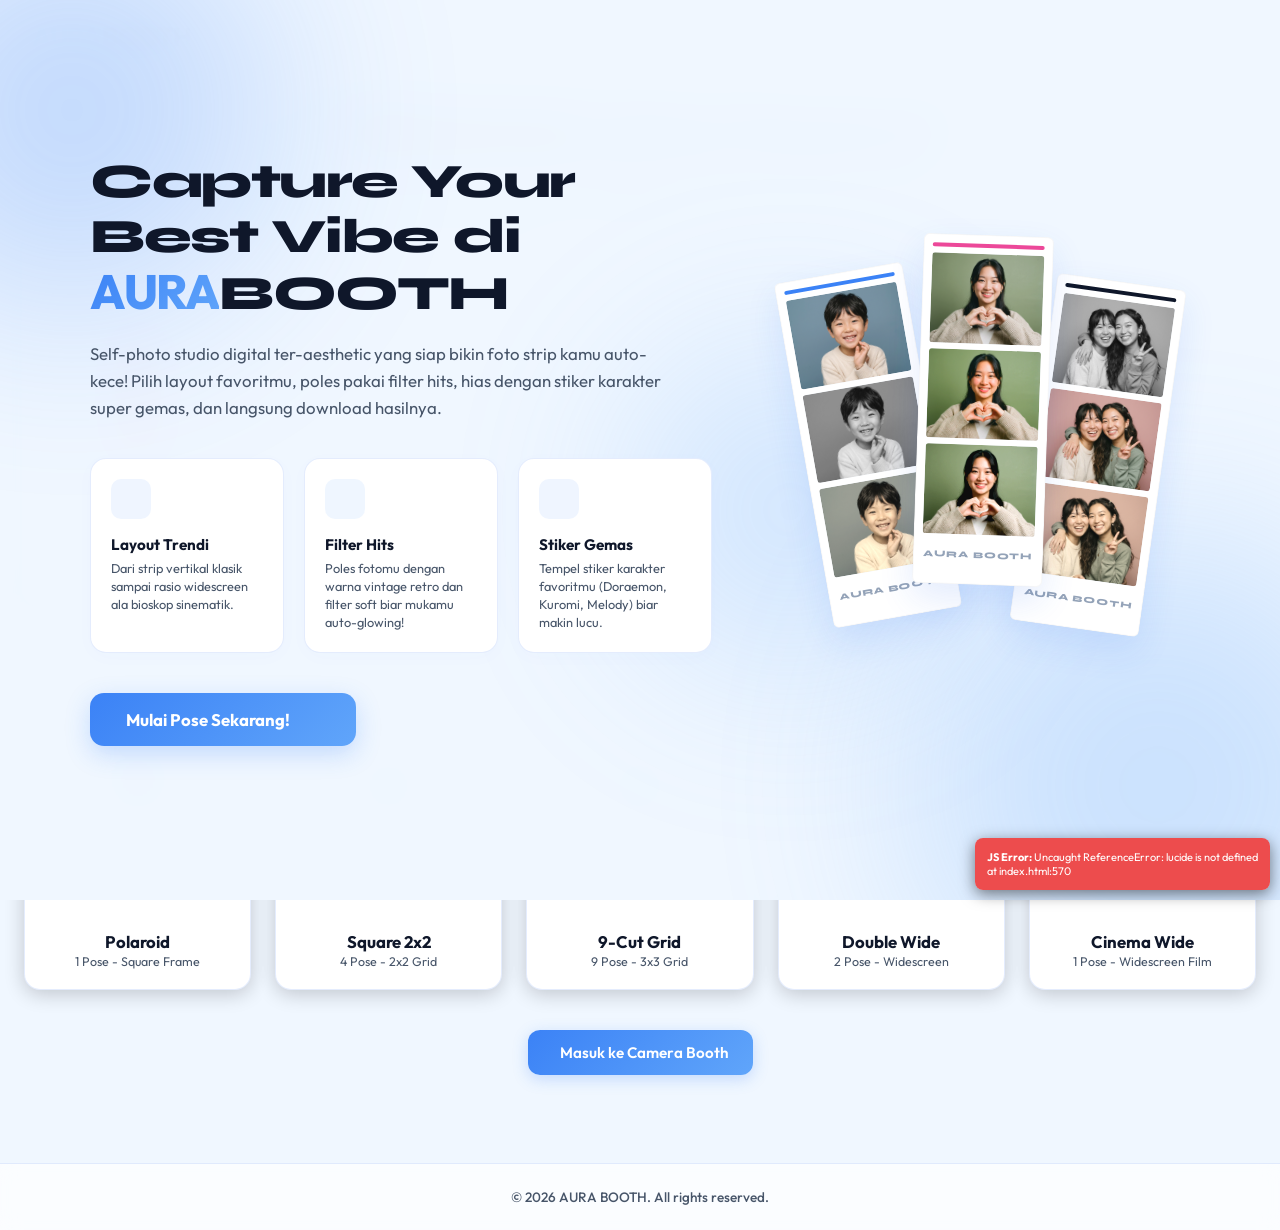
==== commit 0f599ed1: "seo: configure rich meta tags, robots.txt, and sitemap.xml for Google Indexing" ====
--- a/index.html
+++ b/index.html
@@ -3,7 +3,24 @@
 <head>
     <meta charset="UTF-8">
     <meta name="viewport" content="width=device-width, initial-scale=1.0">
-    <meta name="description" content="Aesthetic retro & classic photobooth online. Choose your layout, capture moments with modern filters, and decorate with cute stickers.">
+    <meta name="description" content="AURA BOOTH - Self-photo studio digital ter-aesthetic online gratis. Ambil foto strip kece, pakai filter estetik, hias stiker karakter lucu (Doraemon, Kuromi, Melody), dan download animasi GIF Boomerang!">
+    <meta name="keywords" content="photobooth, online photobooth, aura booth, self photo studio, foto strip, gif booth, photobooth gratis, aesthetic photobooth, photo booth online, photobooth indonesia, jakarta photobooth">
+    <meta name="author" content="chris.stnjk">
+    
+    <!-- Open Graph / Facebook -->
+    <meta property="og:type" content="website">
+    <meta property="og:url" content="https://aura-booth-seven.vercel.app/">
+    <meta property="og:title" content="AURA BOOTH - Web Photobooth Aesthetic & Premium Online">
+    <meta property="og:description" content="Self-photo studio digital online gratis. Ambil foto strip kece, pakai filter estetik, stiker lucu, dan download animasi GIF Boomerang!">
+    <meta property="og:image" content="https://aura-booth-seven.vercel.app/assets/og-image.png">
+
+    <!-- Twitter -->
+    <meta property="twitter:card" content="summary_large_image">
+    <meta property="twitter:url" content="https://aura-booth-seven.vercel.app/">
+    <meta property="twitter:title" content="AURA BOOTH - Web Photobooth Aesthetic & Premium Online">
+    <meta property="twitter:description" content="Self-photo studio digital online gratis. Ambil foto strip kece, pakai filter estetik, stiker lucu, dan download animasi GIF Boomerang!">
+    <meta property="twitter:image" content="https://aura-booth-seven.vercel.app/assets/og-image.png">
+
     <title>AURA Booth - Web Photobooth Aesthetic & Premium</title>
     
     <!-- Google Fonts -->
@@ -16,7 +33,7 @@
     <!-- Gifshot Library (CDN) -->
     <script src="https://unpkg.com/gifshot@0.4.5/dist/gifshot.min.js"></script>
     
-    <link rel="stylesheet" href="style.css?v=19">
+    <link rel="stylesheet" href="style.css?v=20">
 </head>
 <body>
     <div class="glow-bg"></div>
@@ -547,7 +564,7 @@
     </footer>
 
     <!-- Script Entry Point -->
-    <script src="app.js?v=34"></script>
+    <script src="app.js?v=36"></script>
     <script>
         // Init Lucide icon elements
         lucide.createIcons();
--- a/style.css
+++ b/style.css
@@ -1112,6 +1112,22 @@
         width: 100%;
         box-sizing: border-box;
     }
+    .welcome-main-title {
+        font-size: 1.85rem;
+    }
+    .welcome-feature-cards {
+        grid-template-columns: 1fr;
+        gap: 0.85rem;
+    }
+    .welcome-feat-card {
+        padding: 1rem;
+    }
+    .welcome-feat-card p {
+        font-size: 0.82rem;
+    }
+    .welcome-badge {
+        margin-bottom: 1rem;
+    }
 }
 
 /* --- MAIN GALLERY LIST (Under Step 1) --- */
@@ -1781,17 +1797,25 @@
 
 /* Responsiveness */
 @media (max-width: 900px) {
+    .welcome-screen-overlay {
+        align-items: flex-start;
+        padding: 2.5rem 1rem;
+    }
     .welcome-screen-container {
         grid-template-columns: 1fr;
-        gap: 3rem;
+        gap: 2rem;
         text-align: center;
     }
     .welcome-brand-side {
         align-items: center;
         text-align: center;
     }
+    .welcome-main-title {
+        font-size: 2.25rem;
+    }
     .welcome-desc {
         margin: 0 auto 2rem auto;
+        font-size: 0.95rem;
     }
     .welcome-showcase-side {
         display: none; /* Hide visual stack on smaller mobile layouts */
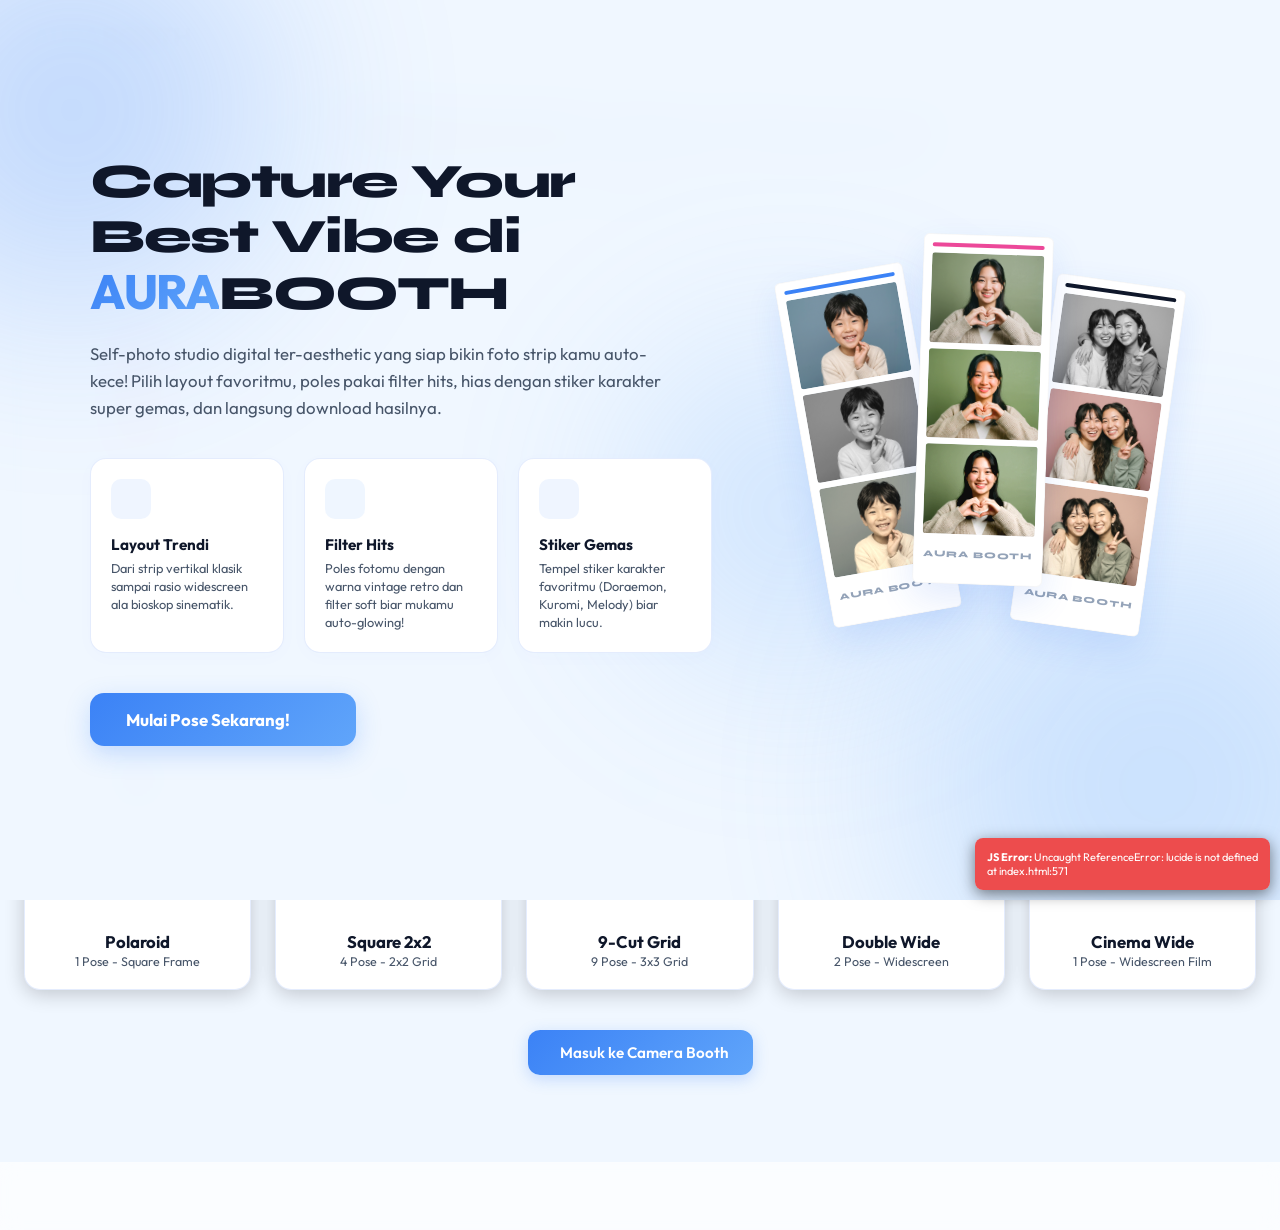
==== commit 57ecc882: "seo: add Google site verification HTML meta tag" ====
--- a/index.html
+++ b/index.html
@@ -3,6 +3,7 @@
 <head>
     <meta charset="UTF-8">
     <meta name="viewport" content="width=device-width, initial-scale=1.0">
+    <meta name="google-site-verification" content="5b2dd2ee12a340d0" />
     <meta name="description" content="AURA BOOTH - Self-photo studio digital ter-aesthetic online gratis. Ambil foto strip kece, pakai filter estetik, hias stiker karakter lucu (Doraemon, Kuromi, Melody), dan download animasi GIF Boomerang!">
     <meta name="keywords" content="photobooth, online photobooth, aura booth, self photo studio, foto strip, gif booth, photobooth gratis, aesthetic photobooth, photo booth online, photobooth indonesia, jakarta photobooth">
     <meta name="author" content="chris.stnjk">
@@ -564,7 +565,7 @@
     </footer>
 
     <!-- Script Entry Point -->
-    <script src="app.js?v=36"></script>
+    <script src="app.js?v=37"></script>
     <script>
         // Init Lucide icon elements
         lucide.createIcons();
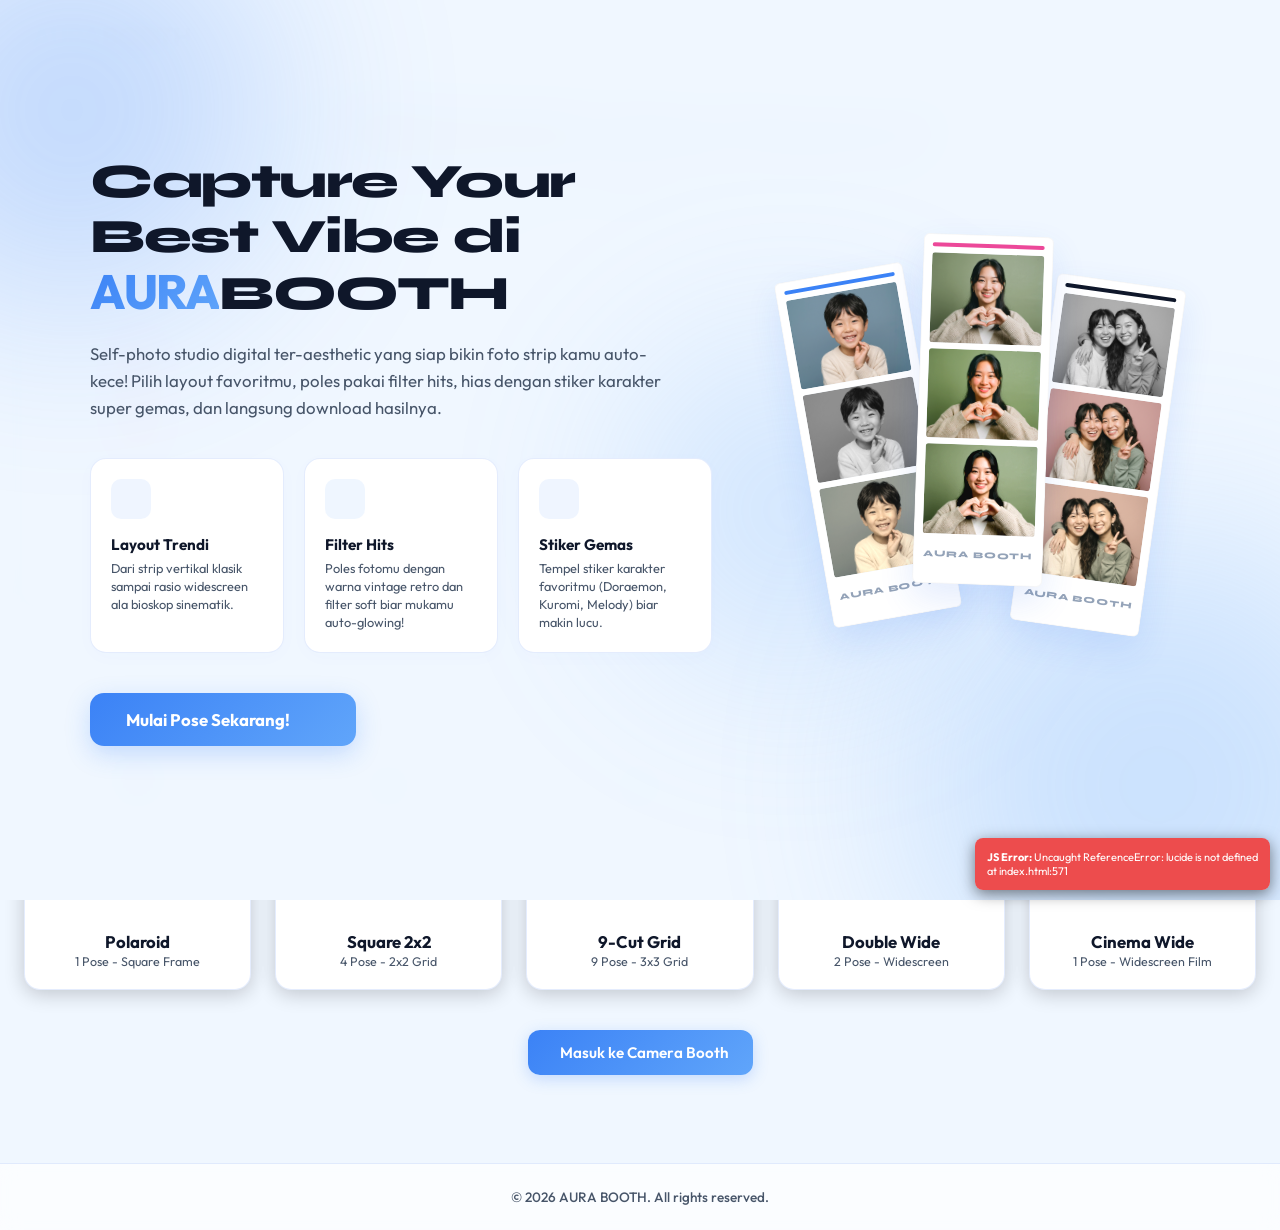
==== commit 04246835: "seo: update Google Search Console verification meta tag to the new token" ====
--- a/index.html
+++ b/index.html
@@ -3,7 +3,7 @@
 <head>
     <meta charset="UTF-8">
     <meta name="viewport" content="width=device-width, initial-scale=1.0">
-    <meta name="google-site-verification" content="5b2dd2ee12a340d0" />
+    <meta name="google-site-verification" content="VfrW6IUBZEEb8KHuLv049PdeFXvkfTA9J6x6156dEHA" />
     <meta name="description" content="AURA BOOTH - Self-photo studio digital ter-aesthetic online gratis. Ambil foto strip kece, pakai filter estetik, hias stiker karakter lucu (Doraemon, Kuromi, Melody), dan download animasi GIF Boomerang!">
     <meta name="keywords" content="photobooth, online photobooth, aura booth, self photo studio, foto strip, gif booth, photobooth gratis, aesthetic photobooth, photo booth online, photobooth indonesia, jakarta photobooth">
     <meta name="author" content="chris.stnjk">
@@ -565,7 +565,7 @@
     </footer>
 
     <!-- Script Entry Point -->
-    <script src="app.js?v=37"></script>
+    <script src="app.js?v=38"></script>
     <script>
         // Init Lucide icon elements
         lucide.createIcons();
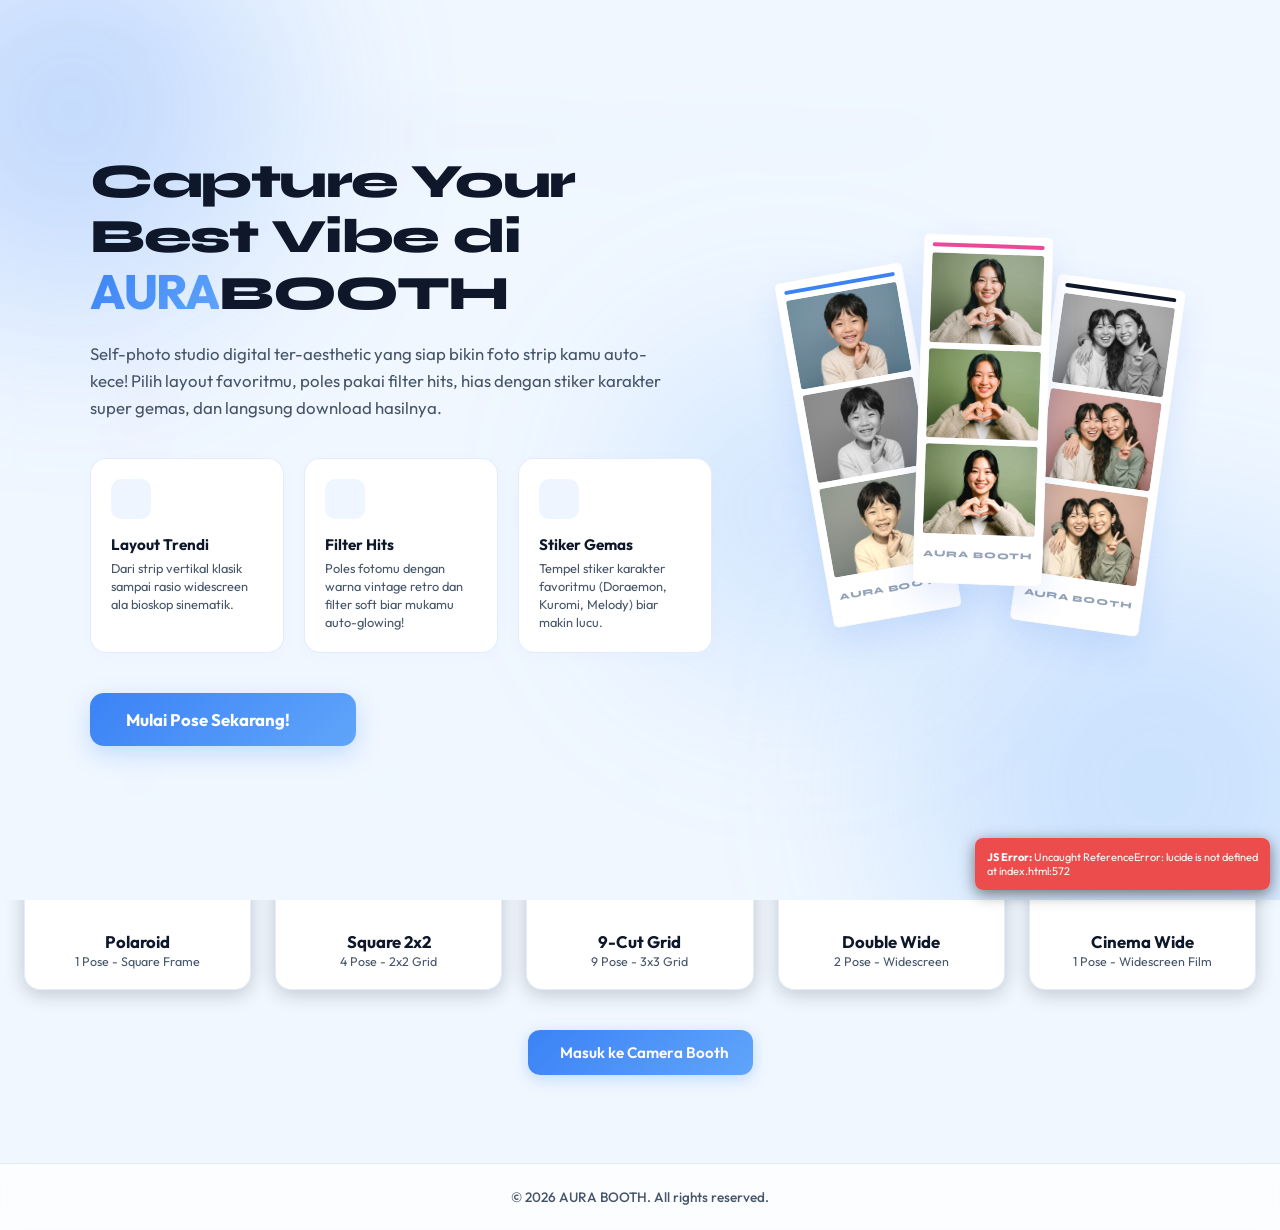
==== commit 9106af7c: "seo: update sitemap modification date and embed sitemap link tag in index.html" ====
--- a/index.html
+++ b/index.html
@@ -7,6 +7,7 @@
     <meta name="description" content="AURA BOOTH - Self-photo studio digital ter-aesthetic online gratis. Ambil foto strip kece, pakai filter estetik, hias stiker karakter lucu (Doraemon, Kuromi, Melody), dan download animasi GIF Boomerang!">
     <meta name="keywords" content="photobooth, online photobooth, aura booth, self photo studio, foto strip, gif booth, photobooth gratis, aesthetic photobooth, photo booth online, photobooth indonesia, jakarta photobooth">
     <meta name="author" content="chris.stnjk">
+    <link rel="sitemap" type="application/xml" title="Sitemap" href="/sitemap.xml" />
     
     <!-- Open Graph / Facebook -->
     <meta property="og:type" content="website">
@@ -565,7 +566,7 @@
     </footer>
 
     <!-- Script Entry Point -->
-    <script src="app.js?v=38"></script>
+    <script src="app.js?v=39"></script>
     <script>
         // Init Lucide icon elements
         lucide.createIcons();
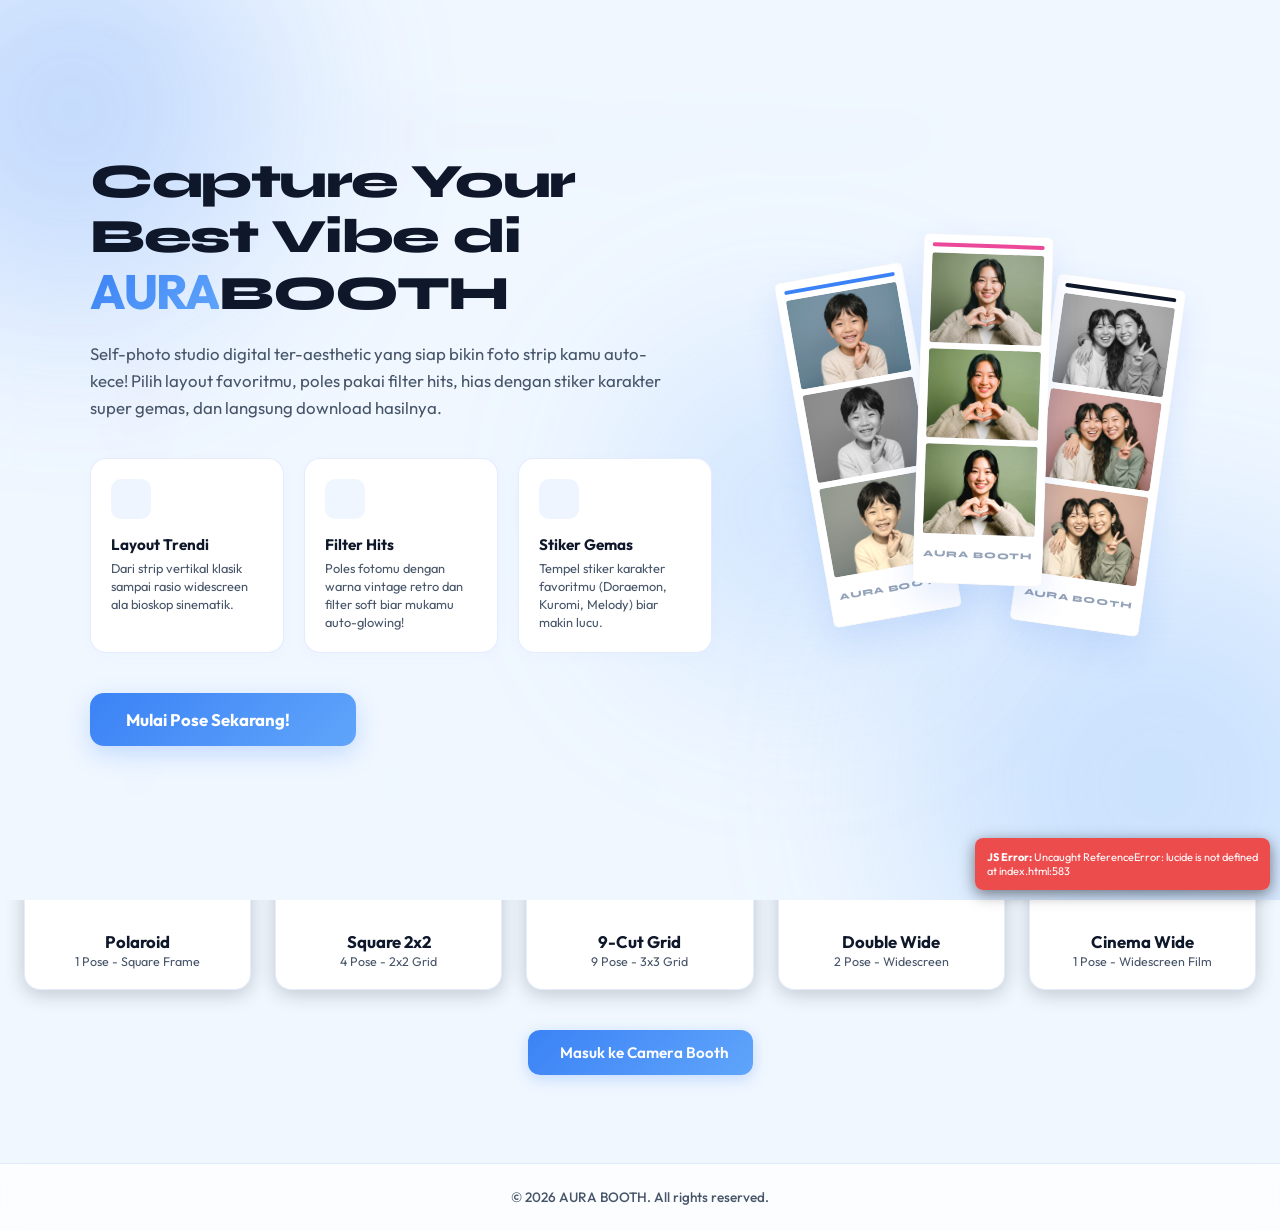
==== commit 35c1b6bd: "SEO: Add structured data and og:site_name for Google Search Site Name" ====
--- a/index.html
+++ b/index.html
@@ -9,8 +9,19 @@
     <meta name="author" content="chris.stnjk">
     <link rel="sitemap" type="application/xml" title="Sitemap" href="/sitemap.xml" />
     
+    <!-- Structured Data for Site Name -->
+    <script type="application/ld+json">
+    {
+      "@context" : "https://schema.org",
+      "@type" : "WebSite",
+      "name" : "AURA BOOTH",
+      "url" : "https://aura-booth-seven.vercel.app/"
+    }
+    </script>
+
     <!-- Open Graph / Facebook -->
     <meta property="og:type" content="website">
+    <meta property="og:site_name" content="AURA BOOTH">
     <meta property="og:url" content="https://aura-booth-seven.vercel.app/">
     <meta property="og:title" content="AURA BOOTH - Web Photobooth Aesthetic & Premium Online">
     <meta property="og:description" content="Self-photo studio digital online gratis. Ambil foto strip kece, pakai filter estetik, stiker lucu, dan download animasi GIF Boomerang!">
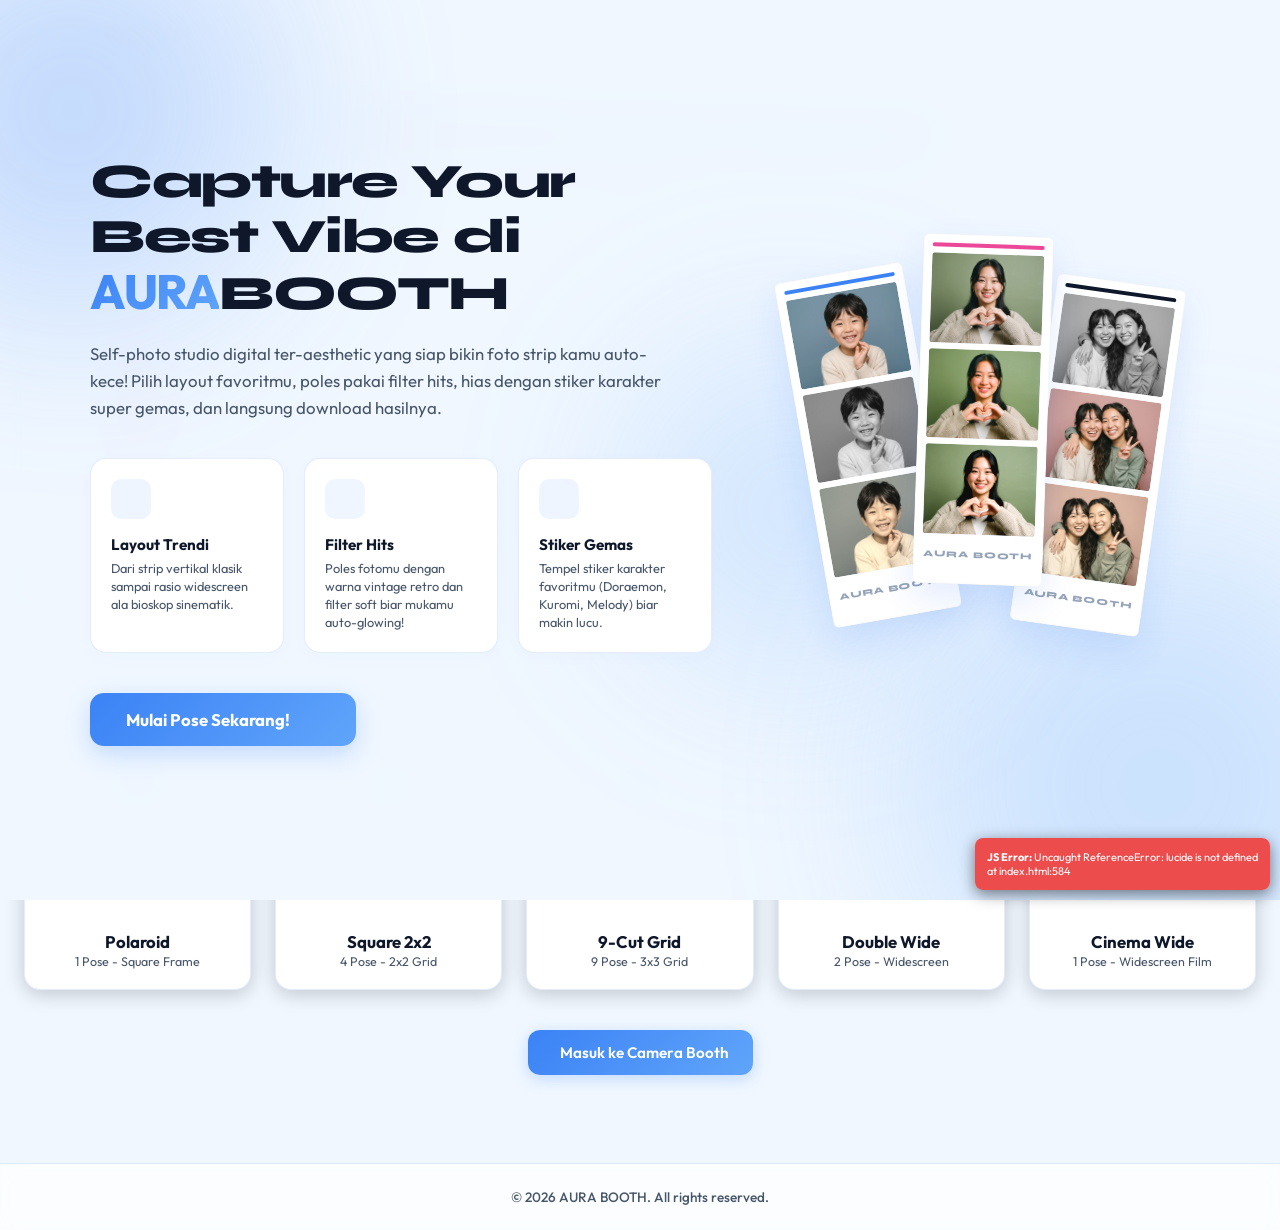
==== commit f5f17ac6: "seo: add canonical link tag to help Google update site name" ====
--- a/index.html
+++ b/index.html
@@ -4,6 +4,7 @@
     <meta charset="UTF-8">
     <meta name="viewport" content="width=device-width, initial-scale=1.0">
     <meta name="google-site-verification" content="VfrW6IUBZEEb8KHuLv049PdeFXvkfTA9J6x6156dEHA" />
+    <link rel="canonical" href="https://aura-booth-seven.vercel.app/">
     <meta name="description" content="AURA BOOTH - Self-photo studio digital ter-aesthetic online gratis. Ambil foto strip kece, pakai filter estetik, hias stiker karakter lucu (Doraemon, Kuromi, Melody), dan download animasi GIF Boomerang!">
     <meta name="keywords" content="photobooth, online photobooth, aura booth, self photo studio, foto strip, gif booth, photobooth gratis, aesthetic photobooth, photo booth online, photobooth indonesia, jakarta photobooth">
     <meta name="author" content="chris.stnjk">
--- a/style.css
+++ b/style.css
@@ -432,6 +432,7 @@
     left: 0;
     width: 100%;
     height: 100%;
+    object-fit: cover;
     transform: scaleX(-1);
     pointer-events: none;
     z-index: 1;
@@ -1112,6 +1113,718 @@
         width: 100%;
         box-sizing: border-box;
     }
+}
+
+/* --- MAIN GALLERY LIST (Under Step 1) --- */
+.gallery-container {
+    margin-top: 4rem;
+    border-top: 1px solid var(--border-color);
+    padding-top: 2rem;
+}
+.gallery-title {
+    font-family: var(--font-heading);
+    font-size: 1.4rem;
+    font-weight: 800;
+    display: flex;
+    align-items: center;
+    gap: 0.5rem;
+    margin-bottom: 1.25rem;
+}
+.gallery-title i {
+    width: 20px;
+    height: 20px;
+    color: var(--accent);
+}
+
+.gallery-grid {
+    display: grid;
+    grid-template-columns: repeat(auto-fill, minmax(130px, 1fr));
+    gap: 1.25rem;
+}
+.gallery-empty {
+    grid-column: 1 / -1;
+    display: flex;
+    flex-direction: column;
+    justify-content: center;
+    align-items: center;
+    text-align: center;
+    padding: 3rem;
+    color: var(--text-muted);
+    gap: 0.75rem;
+}
+.gallery-empty i {
+    width: 44px;
+    height: 44px;
+    stroke-width: 1.5;
+}
+.gallery-empty p {
+    font-size: 0.9rem;
+}
+
+.gallery-item {
+    position: relative;
+    border-radius: 10px;
+    overflow: hidden;
+    aspect-ratio: 0.75;
+    background: rgba(0, 0, 0, 0.3);
+    border: 1.5px solid var(--border-color);
+    box-shadow: 0 4px 12px rgba(0,0,0,0.15);
+    transition: var(--transition-bounce);
+    cursor: pointer;
+}
+.gallery-item:hover {
+    transform: translateY(-4px) scale(1.02);
+    border-color: var(--accent);
+    box-shadow: 0 8px 20px rgba(0,0,0,0.3);
+}
+.gallery-item img {
+    width: 100%;
+    height: 100%;
+    object-fit: cover;
+}
+
+/* Gallery hover settings button panel overlays */
+.gallery-item-overlay {
+    position: absolute;
+    top: 0;
+    left: 0;
+    width: 100%;
+    height: 100%;
+    background: rgba(9, 13, 22, 0.75);
+    backdrop-filter: blur(2px);
+    display: flex;
+    justify-content: center;
+    align-items: center;
+    gap: 0.6rem;
+    opacity: 0;
+    transition: var(--transition-smooth);
+}
+.gallery-item:hover .gallery-item-overlay {
+    opacity: 1;
+}
+
+/* --- BUTTON SYSTEM DESIGN --- */
+.btn-primary, .btn-secondary, .icon-btn {
+    border: none;
+    border-radius: 10px;
+    font-size: 0.88rem;
+    font-weight: 600;
+    cursor: pointer;
+    display: inline-flex;
+    align-items: center;
+    justify-content: center;
+    gap: 0.5rem;
+    transition: var(--transition-smooth);
+    outline: none;
+}
+
+.btn-primary {
+    background: var(--gradient-primary);
+    color: #ffffff;
+    padding: 0.65rem 1.25rem;
+    box-shadow: 0 4px 15px var(--accent-glow);
+}
+.btn-primary:hover:not(:disabled) {
+    transform: translateY(-2px);
+    box-shadow: 0 6px 20px var(--accent-glow), 0 0 10px var(--accent-pink-glow);
+}
+.btn-primary:active:not(:disabled) {
+    transform: translateY(0);
+}
+.btn-primary:disabled {
+    opacity: 0.45;
+    cursor: not-allowed;
+    box-shadow: none;
+}
+
+.btn-secondary {
+    background: rgba(37, 99, 235, 0.05);
+    border: 1px solid var(--border-color);
+    color: var(--text-primary);
+    padding: 0.65rem 1.25rem;
+}
+.btn-secondary:hover:not(:disabled) {
+    background: rgba(37, 99, 235, 0.10);
+    border-color: var(--border-hover);
+    transform: translateY(-2px);
+}
+.btn-secondary:active:not(:disabled) {
+    transform: translateY(0);
+}
+
+.btn-large {
+    padding: 0.8rem 1.5rem;
+    border-radius: 12px;
+    font-size: 0.95rem;
+}
+
+.btn-glow {
+    animation: buttonGlowPulse 2.5s infinite;
+}
+@keyframes buttonGlowPulse {
+    0%, 100% { box-shadow: 0 0 15px var(--accent-glow); }
+    50% { box-shadow: 0 0 25px var(--accent-pink-glow); }
+}
+
+.icon-btn {
+    width: 38px;
+    height: 38px;
+    border-radius: 10px;
+    padding: 0;
+}
+.icon-btn i {
+    width: 18px;
+    height: 18px;
+}
+
+.btn-back {
+    padding: 0.5rem 1rem;
+    font-size: 0.8rem;
+}
+
+.gallery-item-btn {
+    background: rgba(255,255,255,0.08);
+    border: 1px solid rgba(255,255,255,0.15);
+    color: #ffffff;
+    width: 32px;
+    height: 32px;
+    border-radius: 50%;
+    display: inline-flex;
+    justify-content: center;
+    align-items: center;
+    cursor: pointer;
+    transition: var(--transition-bounce);
+}
+.gallery-item-btn:hover {
+    transform: scale(1.15);
+    background: var(--gradient-primary);
+    border-color: transparent;
+}
+.gallery-item-btn.btn-delete:hover {
+    background: #ef4444;
+}
+.gallery-item-btn i {
+    width: 14px;
+    height: 14px;
+}
+
+/* --- LIGHTBOX MODALS (Glassmorphic Popups) --- */
+.modal-overlay {
+    position: fixed;
+    top: 0;
+    left: 0;
+    width: 100%;
+    height: 100%;
+    background: rgba(2, 4, 8, 0.7);
+    backdrop-filter: blur(8px);
+    z-index: 100;
+    display: flex;
+    justify-content: center;
+    align-items: center;
+    opacity: 0;
+    pointer-events: none;
+    transition: var(--transition-smooth);
+}
+.modal-overlay:not(.hidden) {
+    opacity: 1;
+    pointer-events: auto;
+}
+
+.modal-content {
+    background: var(--bg-card);
+    border: 1.5px solid var(--border-color);
+    border-radius: 20px;
+    padding: 2rem;
+    max-width: 500px;
+    width: 90%;
+    position: relative;
+    box-shadow: 0 20px 60px rgba(0, 0, 0, 0.6);
+    transform: scale(0.9);
+    transition: var(--transition-bounce);
+}
+.modal-overlay:not(.hidden) .modal-content {
+    transform: scale(1);
+}
+
+.modal-close {
+    position: absolute;
+    top: 1rem;
+    right: 1rem;
+    background: rgba(255, 255, 255, 0.05);
+    border: 1px solid var(--border-color);
+    width: 32px;
+    height: 32px;
+    border-radius: 50%;
+    color: var(--text-primary);
+    display: flex;
+    justify-content: center;
+    align-items: center;
+    cursor: pointer;
+    transition: var(--transition-smooth);
+}
+.modal-close:hover {
+    background: rgba(255, 255, 255, 0.12);
+    color: var(--accent-pink);
+    transform: rotate(90deg);
+}
+
+.modal-title {
+    font-family: var(--font-heading);
+    font-size: 1.4rem;
+    font-weight: 800;
+    margin-bottom: 1.5rem;
+    text-align: center;
+}
+
+.view-modal-body {
+    display: flex;
+    flex-direction: column;
+    align-items: center;
+    gap: 1.5rem;
+}
+#view-modal-img {
+    max-height: 60vh;
+    max-width: 100%;
+    border-radius: 10px;
+    box-shadow: 0 4px 20px rgba(0,0,0,0.3);
+}
+
+.modal-actions {
+    display: flex;
+    justify-content: center;
+    width: 100%;
+}
+
+/* Simulated QR Modal Details */
+.qr-modal-content {
+    max-width: 400px;
+}
+.qr-modal-body {
+    display: flex;
+    flex-direction: column;
+    align-items: center;
+    gap: 1rem;
+    text-align: center;
+}
+#qr-code-placeholder {
+    background: #ffffff;
+    padding: 1.25rem;
+    border-radius: 16px;
+    box-shadow: 0 4px 15px rgba(0,0,0,0.2);
+}
+#qr-canvas {
+    display: block;
+}
+.qr-info-text {
+    font-size: 0.9rem;
+    font-weight: 500;
+    color: var(--text-primary);
+}
+.qr-note-text {
+    font-size: 0.72rem;
+    color: var(--text-muted);
+}
+
+/* Helper Utilities */
+.hidden {
+    display: none !important;
+}
+
+/* Sticker Themes Button Presets */
+.sticker-themes-grid {
+    display: grid;
+    grid-template-columns: repeat(2, 1fr);
+    gap: 0.5rem;
+    margin-bottom: 0.5rem;
+}
+.sticker-theme-btn {
+    background: transparent;
+    border: 1.5px solid var(--border-color);
+    color: var(--text-primary);
+    padding: 0.65rem 0.5rem;
+    border-radius: 99px;
+    font-size: 0.82rem;
+    font-weight: 600;
+    cursor: pointer;
+    text-align: center;
+    transition: var(--transition-smooth);
+    outline: none;
+}
+.sticker-theme-btn:hover {
+    background: rgba(255, 255, 255, 0.05);
+    border-color: var(--border-hover);
+    transform: translateY(-1px);
+}
+.sticker-theme-btn.active {
+    background: var(--accent-pink);
+    border-color: transparent;
+    color: #ffffff;
+    box-shadow: 0 0 10px var(--accent-pink-glow);
+}
+
+/* --- Welcome Immersive Screen Overlay Styling --- */
+.welcome-screen-overlay {
+    position: fixed;
+    top: 0;
+    left: 0;
+    width: 100%;
+    height: 100%;
+    background: rgba(240, 247, 255, 0.97); /* Very soft sky blue glass wash */
+    backdrop-filter: blur(24px);
+    z-index: 9999;
+    display: flex;
+    justify-content: center;
+    align-items: center;
+    overflow-x: hidden;
+    overflow-y: auto;
+    padding: 2rem;
+    transition: var(--transition-smooth);
+}
+.welcome-screen-overlay.hidden {
+    opacity: 0;
+    pointer-events: none;
+}
+
+/* Floating background blobs */
+.welcome-blob {
+    position: absolute;
+    border-radius: 50%;
+    filter: blur(100px);
+    z-index: -1;
+    opacity: 0.25;
+    animation: floatBlob 15s infinite alternate ease-in-out;
+}
+.welcome-blob.blob-1 {
+    width: 400px;
+    height: 400px;
+    background: var(--accent);
+    top: -10%;
+    left: -10%;
+}
+.welcome-blob.blob-2 {
+    width: 500px;
+    height: 500px;
+    background: var(--accent-pink);
+    bottom: -15%;
+    right: -10%;
+    animation-delay: -5s;
+}
+.welcome-blob.blob-3 {
+    width: 300px;
+    height: 300px;
+    background: #60a5fa;
+    top: 40%;
+    left: 50%;
+    animation-delay: -10s;
+}
+@keyframes floatBlob {
+    0% { transform: translate(0, 0) scale(1); }
+    100% { transform: translate(40px, 60px) scale(1.1); }
+}
+
+.welcome-screen-container {
+    width: 100%;
+    max-width: 1100px;
+    display: grid;
+    grid-template-columns: 1.2fr 0.8fr;
+    gap: 4rem;
+    align-items: center;
+}
+
+/* Left Brand Side */
+.welcome-brand-side {
+    text-align: left;
+    display: flex;
+    flex-direction: column;
+    align-items: flex-start;
+}
+.welcome-badge {
+    background: rgba(37, 99, 235, 0.06);
+    border: 1px solid rgba(37, 99, 235, 0.15);
+    color: var(--accent);
+    border-radius: 99px;
+    padding: 0.45rem 1rem;
+    font-size: 0.82rem;
+    font-weight: 700;
+    display: flex;
+    align-items: center;
+    gap: 0.5rem;
+    margin-bottom: 1.5rem;
+    letter-spacing: 0.05em;
+}
+.welcome-badge svg {
+    width: 14px;
+    height: 14px;
+}
+.welcome-main-title {
+    font-family: var(--font-heading);
+    font-size: 3rem;
+    font-weight: 800;
+    line-height: 1.15;
+    letter-spacing: -0.03em;
+    color: var(--text-primary);
+    margin-bottom: 1.25rem;
+}
+.logo-accent-gradient {
+    background: var(--gradient-primary);
+    -webkit-background-clip: text;
+    -webkit-text-fill-color: transparent;
+}
+.welcome-desc {
+    font-size: 1.05rem;
+    color: var(--text-secondary);
+    line-height: 1.6;
+    margin-bottom: 2.25rem;
+    max-width: 580px;
+}
+
+/* Feature grid */
+.welcome-feature-cards {
+    display: grid;
+    grid-template-columns: repeat(3, 1fr);
+    gap: 1.25rem;
+    margin-bottom: 2.5rem;
+    width: 100%;
+}
+.welcome-feat-card {
+    background: #ffffff;
+    border: 1px solid var(--border-color);
+    border-radius: 16px;
+    padding: 1.25rem;
+    box-shadow: 0 4px 20px rgba(37, 99, 235, 0.02);
+    transition: var(--transition-smooth);
+    display: flex;
+    flex-direction: column;
+    align-items: flex-start;
+    text-align: left;
+}
+.welcome-feat-card:hover {
+    transform: translateY(-5px);
+    box-shadow: 0 10px 25px rgba(37, 99, 235, 0.06);
+    border-color: var(--border-hover);
+}
+.feat-icon {
+    width: 40px;
+    height: 40px;
+    border-radius: 10px;
+    display: flex;
+    align-items: center;
+    justify-content: center;
+    margin-bottom: 1rem;
+}
+.feat-icon svg {
+    width: 20px;
+    height: 20px;
+}
+.feat-icon.cyan { background: rgba(59, 130, 246, 0.08); color: #3b82f6; }
+.feat-icon.pink { background: rgba(96, 165, 250, 0.1); color: #2563eb; }
+.feat-icon.blue { background: rgba(59, 130, 246, 0.08); color: #3b82f6; }
+
+.welcome-feat-card h4 {
+    font-size: 0.95rem;
+    font-weight: 700;
+    color: var(--text-primary);
+    margin-bottom: 0.4rem;
+}
+.welcome-feat-card p {
+    font-size: 0.8rem;
+    color: var(--text-secondary);
+    line-height: 1.4;
+}
+
+.start-studio-btn {
+    padding: 1rem 2.25rem !important;
+    font-size: 1.05rem !important;
+    border-radius: 14px !important;
+    font-weight: 700;
+    box-shadow: 0 8px 25px var(--accent-glow) !important;
+    display: flex;
+    align-items: center;
+    gap: 0.75rem;
+}
+.btn-camera-icon {
+    width: 18px;
+    height: 18px;
+    animation: pulseCamera 1.5s infinite alternate ease-in-out;
+}
+@keyframes pulseCamera {
+    0% { transform: scale(0.9); }
+    100% { transform: scale(1.15); }
+}
+
+/* Right Showcase Side */
+.welcome-showcase-side {
+    display: flex;
+    justify-content: center;
+    align-items: center;
+    position: relative;
+}
+.showcase-frame-stack {
+    position: relative;
+    width: 320px;
+    height: 460px;
+}
+.showcase-strip {
+    position: absolute;
+    width: 130px;
+    height: 350px;
+    background: #ffffff;
+    border-radius: 6px;
+    padding: 8px 8px 24px 8px;
+    box-shadow: 0 15px 35px rgba(37, 99, 235, 0.12);
+    display: flex;
+    flex-direction: column;
+    gap: 6px;
+    transition: var(--transition-bounce);
+    border: 1px solid rgba(0, 0, 0, 0.03);
+}
+.showcase-strip:hover {
+    transform: scale(1.1) translateY(-20px) rotate(0deg) !important;
+    z-index: 10 !important;
+    box-shadow: 0 25px 45px rgba(37, 99, 235, 0.2);
+}
+.strip-left {
+    left: -20px;
+    top: 50px;
+    transform: rotate(-10deg);
+    z-index: 1;
+}
+.strip-center {
+    left: 95px;
+    top: 15px;
+    transform: rotate(2deg);
+    z-index: 3;
+}
+.strip-right {
+    right: -20px;
+    top: 60px;
+    transform: rotate(8deg);
+    z-index: 2;
+}
+
+.strip-header-accent {
+    height: 4px;
+    width: 100%;
+    border-radius: 2px;
+}
+.strip-header-accent.doraemon { background: #3b82f6; }
+.strip-header-accent.sanrio { background: #ec4899; }
+.strip-header-accent.classic { background: #0f172a; }
+
+.showcase-photo-box {
+    aspect-ratio: 1.25;
+    background: #f1f5f9;
+    border-radius: 3px;
+    overflow: hidden;
+}
+.showcase-avatar {
+    width: 100%;
+    height: 100%;
+    opacity: 0.95;
+    object-fit: cover;
+}
+/* Colorful cartoon avatars */
+.showcase-avatar.c1 { background: linear-gradient(135deg, #93c5fd, #2563eb); }
+.showcase-avatar.c2 { background: linear-gradient(135deg, #bfdbfe, #3b82f6); }
+.showcase-avatar.c3 { background: linear-gradient(135deg, #dbeafe, #60a5fa); }
+.showcase-avatar.s1 { background: linear-gradient(135deg, #fbcfe8, #db2777); }
+.showcase-avatar.s2 { background: linear-gradient(135deg, #fce7f3, #ec4899); }
+.showcase-avatar.s3 { background: linear-gradient(135deg, #fdf2f8, #f472b6); }
+.showcase-avatar.r1 { background: linear-gradient(135deg, #cbd5e1, #475569); }
+.showcase-avatar.r2 { background: linear-gradient(135deg, #e2e8f0, #64748b); }
+.showcase-avatar.r3 { background: linear-gradient(135deg, #f1f5f9, #94a3b8); }
+
+.showcase-sticker {
+    position: absolute;
+    width: 36px;
+    height: 36px;
+    background: #ffffff;
+    border-radius: 50%;
+    display: flex;
+    align-items: center;
+    justify-content: center;
+    box-shadow: 0 4px 15px rgba(37, 99, 235, 0.1);
+    z-index: 5;
+    animation: floatSticker 3s infinite alternate ease-in-out;
+    border: 1px solid rgba(37, 99, 235, 0.15);
+}
+.showcase-sticker svg {
+    width: 18px;
+    height: 18px;
+}
+.peek-doraemon {
+    left: -12px;
+    top: 140px;
+    animation-delay: -0.5s;
+    color: #3b82f6; /* Cyan sparkles */
+}
+.peek-kuromi {
+    right: -10px;
+    top: 90px;
+    animation-delay: -1s;
+    color: #ec4899; /* Pink heart */
+}
+.peek-heart {
+    right: -12px;
+    top: 220px;
+    animation-delay: -1.5s;
+    color: #f59e0b; /* Yellow star */
+}
+@keyframes floatSticker {
+    0% { transform: translateY(0) scale(1); }
+    100% { transform: translateY(-6px) scale(1.08); }
+}
+
+.showcase-footer {
+    text-align: center;
+    font-family: var(--font-heading);
+    font-size: 0.55rem;
+    font-weight: 800;
+    color: #94a3b8;
+    letter-spacing: 0.1em;
+    margin-top: auto;
+}
+
+/* Responsiveness */
+@media (max-width: 900px) {
+    .welcome-screen-overlay {
+        align-items: flex-start;
+        padding: 2.5rem 1rem;
+    }
+    .welcome-screen-container {
+        width: 100%;
+        grid-template-columns: 1fr;
+        gap: 2rem;
+        text-align: center;
+    }
+    .welcome-brand-side {
+        width: 100%;
+        align-items: center;
+        text-align: center;
+    }
+    .welcome-main-title {
+        font-size: 2.25rem;
+    }
+    .welcome-desc {
+        margin: 0 auto 2rem auto;
+        font-size: 0.95rem;
+    }
+    .welcome-showcase-side {
+        display: none; /* Hide visual stack on smaller mobile layouts */
+    }
+}
+
+/* Loading spin animation */
+.spin-loader {
+    animation: loaderRotate 1s linear infinite;
+    display: inline-block;
+}
+@keyframes loaderRotate {
+    0% { transform: rotate(0deg); }
+    100% { transform: rotate(360deg); }
+}
+
+@media (max-width: 600px) {
     .welcome-main-title {
         font-size: 1.85rem;
     }
@@ -1130,705 +1843,3 @@
     }
 }
 
-/* --- MAIN GALLERY LIST (Under Step 1) --- */
-.gallery-container {
-    margin-top: 4rem;
-    border-top: 1px solid var(--border-color);
-    padding-top: 2rem;
-}
-.gallery-title {
-    font-family: var(--font-heading);
-    font-size: 1.4rem;
-    font-weight: 800;
-    display: flex;
-    align-items: center;
-    gap: 0.5rem;
-    margin-bottom: 1.25rem;
-}
-.gallery-title i {
-    width: 20px;
-    height: 20px;
-    color: var(--accent);
-}
-
-.gallery-grid {
-    display: grid;
-    grid-template-columns: repeat(auto-fill, minmax(130px, 1fr));
-    gap: 1.25rem;
-}
-.gallery-empty {
-    grid-column: 1 / -1;
-    display: flex;
-    flex-direction: column;
-    justify-content: center;
-    align-items: center;
-    text-align: center;
-    padding: 3rem;
-    color: var(--text-muted);
-    gap: 0.75rem;
-}
-.gallery-empty i {
-    width: 44px;
-    height: 44px;
-    stroke-width: 1.5;
-}
-.gallery-empty p {
-    font-size: 0.9rem;
-}
-
-.gallery-item {
-    position: relative;
-    border-radius: 10px;
-    overflow: hidden;
-    aspect-ratio: 0.75;
-    background: rgba(0, 0, 0, 0.3);
-    border: 1.5px solid var(--border-color);
-    box-shadow: 0 4px 12px rgba(0,0,0,0.15);
-    transition: var(--transition-bounce);
-    cursor: pointer;
-}
-.gallery-item:hover {
-    transform: translateY(-4px) scale(1.02);
-    border-color: var(--accent);
-    box-shadow: 0 8px 20px rgba(0,0,0,0.3);
-}
-.gallery-item img {
-    width: 100%;
-    height: 100%;
-    object-fit: cover;
-}
-
-/* Gallery hover settings button panel overlays */
-.gallery-item-overlay {
-    position: absolute;
-    top: 0;
-    left: 0;
-    width: 100%;
-    height: 100%;
-    background: rgba(9, 13, 22, 0.75);
-    backdrop-filter: blur(2px);
-    display: flex;
-    justify-content: center;
-    align-items: center;
-    gap: 0.6rem;
-    opacity: 0;
-    transition: var(--transition-smooth);
-}
-.gallery-item:hover .gallery-item-overlay {
-    opacity: 1;
-}
-
-/* --- BUTTON SYSTEM DESIGN --- */
-.btn-primary, .btn-secondary, .icon-btn {
-    border: none;
-    border-radius: 10px;
-    font-size: 0.88rem;
-    font-weight: 600;
-    cursor: pointer;
-    display: inline-flex;
-    align-items: center;
-    justify-content: center;
-    gap: 0.5rem;
-    transition: var(--transition-smooth);
-    outline: none;
-}
-
-.btn-primary {
-    background: var(--gradient-primary);
-    color: #ffffff;
-    padding: 0.65rem 1.25rem;
-    box-shadow: 0 4px 15px var(--accent-glow);
-}
-.btn-primary:hover:not(:disabled) {
-    transform: translateY(-2px);
-    box-shadow: 0 6px 20px var(--accent-glow), 0 0 10px var(--accent-pink-glow);
-}
-.btn-primary:active:not(:disabled) {
-    transform: translateY(0);
-}
-.btn-primary:disabled {
-    opacity: 0.45;
-    cursor: not-allowed;
-    box-shadow: none;
-}
-
-.btn-secondary {
-    background: rgba(37, 99, 235, 0.05);
-    border: 1px solid var(--border-color);
-    color: var(--text-primary);
-    padding: 0.65rem 1.25rem;
-}
-.btn-secondary:hover:not(:disabled) {
-    background: rgba(37, 99, 235, 0.10);
-    border-color: var(--border-hover);
-    transform: translateY(-2px);
-}
-.btn-secondary:active:not(:disabled) {
-    transform: translateY(0);
-}
-
-.btn-large {
-    padding: 0.8rem 1.5rem;
-    border-radius: 12px;
-    font-size: 0.95rem;
-}
-
-.btn-glow {
-    animation: buttonGlowPulse 2.5s infinite;
-}
-@keyframes buttonGlowPulse {
-    0%, 100% { box-shadow: 0 0 15px var(--accent-glow); }
-    50% { box-shadow: 0 0 25px var(--accent-pink-glow); }
-}
-
-.icon-btn {
-    width: 38px;
-    height: 38px;
-    border-radius: 10px;
-    padding: 0;
-}
-.icon-btn i {
-    width: 18px;
-    height: 18px;
-}
-
-.btn-back {
-    padding: 0.5rem 1rem;
-    font-size: 0.8rem;
-}
-
-.gallery-item-btn {
-    background: rgba(255,255,255,0.08);
-    border: 1px solid rgba(255,255,255,0.15);
-    color: #ffffff;
-    width: 32px;
-    height: 32px;
-    border-radius: 50%;
-    display: inline-flex;
-    justify-content: center;
-    align-items: center;
-    cursor: pointer;
-    transition: var(--transition-bounce);
-}
-.gallery-item-btn:hover {
-    transform: scale(1.15);
-    background: var(--gradient-primary);
-    border-color: transparent;
-}
-.gallery-item-btn.btn-delete:hover {
-    background: #ef4444;
-}
-.gallery-item-btn i {
-    width: 14px;
-    height: 14px;
-}
-
-/* --- LIGHTBOX MODALS (Glassmorphic Popups) --- */
-.modal-overlay {
-    position: fixed;
-    top: 0;
-    left: 0;
-    width: 100%;
-    height: 100%;
-    background: rgba(2, 4, 8, 0.7);
-    backdrop-filter: blur(8px);
-    z-index: 100;
-    display: flex;
-    justify-content: center;
-    align-items: center;
-    opacity: 0;
-    pointer-events: none;
-    transition: var(--transition-smooth);
-}
-.modal-overlay:not(.hidden) {
-    opacity: 1;
-    pointer-events: auto;
-}
-
-.modal-content {
-    background: var(--bg-card);
-    border: 1.5px solid var(--border-color);
-    border-radius: 20px;
-    padding: 2rem;
-    max-width: 500px;
-    width: 90%;
-    position: relative;
-    box-shadow: 0 20px 60px rgba(0, 0, 0, 0.6);
-    transform: scale(0.9);
-    transition: var(--transition-bounce);
-}
-.modal-overlay:not(.hidden) .modal-content {
-    transform: scale(1);
-}
-
-.modal-close {
-    position: absolute;
-    top: 1rem;
-    right: 1rem;
-    background: rgba(255, 255, 255, 0.05);
-    border: 1px solid var(--border-color);
-    width: 32px;
-    height: 32px;
-    border-radius: 50%;
-    color: var(--text-primary);
-    display: flex;
-    justify-content: center;
-    align-items: center;
-    cursor: pointer;
-    transition: var(--transition-smooth);
-}
-.modal-close:hover {
-    background: rgba(255, 255, 255, 0.12);
-    color: var(--accent-pink);
-    transform: rotate(90deg);
-}
-
-.modal-title {
-    font-family: var(--font-heading);
-    font-size: 1.4rem;
-    font-weight: 800;
-    margin-bottom: 1.5rem;
-    text-align: center;
-}
-
-.view-modal-body {
-    display: flex;
-    flex-direction: column;
-    align-items: center;
-    gap: 1.5rem;
-}
-#view-modal-img {
-    max-height: 60vh;
-    max-width: 100%;
-    border-radius: 10px;
-    box-shadow: 0 4px 20px rgba(0,0,0,0.3);
-}
-
-.modal-actions {
-    display: flex;
-    justify-content: center;
-    width: 100%;
-}
-
-/* Simulated QR Modal Details */
-.qr-modal-content {
-    max-width: 400px;
-}
-.qr-modal-body {
-    display: flex;
-    flex-direction: column;
-    align-items: center;
-    gap: 1rem;
-    text-align: center;
-}
-#qr-code-placeholder {
-    background: #ffffff;
-    padding: 1.25rem;
-    border-radius: 16px;
-    box-shadow: 0 4px 15px rgba(0,0,0,0.2);
-}
-#qr-canvas {
-    display: block;
-}
-.qr-info-text {
-    font-size: 0.9rem;
-    font-weight: 500;
-    color: var(--text-primary);
-}
-.qr-note-text {
-    font-size: 0.72rem;
-    color: var(--text-muted);
-}
-
-/* Helper Utilities */
-.hidden {
-    display: none !important;
-}
-
-/* Sticker Themes Button Presets */
-.sticker-themes-grid {
-    display: grid;
-    grid-template-columns: repeat(2, 1fr);
-    gap: 0.5rem;
-    margin-bottom: 0.5rem;
-}
-.sticker-theme-btn {
-    background: transparent;
-    border: 1.5px solid var(--border-color);
-    color: var(--text-primary);
-    padding: 0.65rem 0.5rem;
-    border-radius: 99px;
-    font-size: 0.82rem;
-    font-weight: 600;
-    cursor: pointer;
-    text-align: center;
-    transition: var(--transition-smooth);
-    outline: none;
-}
-.sticker-theme-btn:hover {
-    background: rgba(255, 255, 255, 0.05);
-    border-color: var(--border-hover);
-    transform: translateY(-1px);
-}
-.sticker-theme-btn.active {
-    background: var(--accent-pink);
-    border-color: transparent;
-    color: #ffffff;
-    box-shadow: 0 0 10px var(--accent-pink-glow);
-}
-
-/* --- Welcome Immersive Screen Overlay Styling --- */
-.welcome-screen-overlay {
-    position: fixed;
-    top: 0;
-    left: 0;
-    width: 100%;
-    height: 100%;
-    background: rgba(240, 247, 255, 0.97); /* Very soft sky blue glass wash */
-    backdrop-filter: blur(24px);
-    z-index: 9999;
-    display: flex;
-    justify-content: center;
-    align-items: center;
-    overflow-y: auto;
-    padding: 2rem;
-    transition: var(--transition-smooth);
-}
-.welcome-screen-overlay.hidden {
-    opacity: 0;
-    pointer-events: none;
-}
-
-/* Floating background blobs */
-.welcome-blob {
-    position: absolute;
-    border-radius: 50%;
-    filter: blur(100px);
-    z-index: -1;
-    opacity: 0.25;
-    animation: floatBlob 15s infinite alternate ease-in-out;
-}
-.welcome-blob.blob-1 {
-    width: 400px;
-    height: 400px;
-    background: var(--accent);
-    top: -10%;
-    left: -10%;
-}
-.welcome-blob.blob-2 {
-    width: 500px;
-    height: 500px;
-    background: var(--accent-pink);
-    bottom: -15%;
-    right: -10%;
-    animation-delay: -5s;
-}
-.welcome-blob.blob-3 {
-    width: 300px;
-    height: 300px;
-    background: #60a5fa;
-    top: 40%;
-    left: 50%;
-    animation-delay: -10s;
-}
-@keyframes floatBlob {
-    0% { transform: translate(0, 0) scale(1); }
-    100% { transform: translate(40px, 60px) scale(1.1); }
-}
-
-.welcome-screen-container {
-    width: 100%;
-    max-width: 1100px;
-    display: grid;
-    grid-template-columns: 1.2fr 0.8fr;
-    gap: 4rem;
-    align-items: center;
-}
-
-/* Left Brand Side */
-.welcome-brand-side {
-    text-align: left;
-    display: flex;
-    flex-direction: column;
-    align-items: flex-start;
-}
-.welcome-badge {
-    background: rgba(37, 99, 235, 0.06);
-    border: 1px solid rgba(37, 99, 235, 0.15);
-    color: var(--accent);
-    border-radius: 99px;
-    padding: 0.45rem 1rem;
-    font-size: 0.82rem;
-    font-weight: 700;
-    display: flex;
-    align-items: center;
-    gap: 0.5rem;
-    margin-bottom: 1.5rem;
-    letter-spacing: 0.05em;
-}
-.welcome-badge svg {
-    width: 14px;
-    height: 14px;
-}
-.welcome-main-title {
-    font-family: var(--font-heading);
-    font-size: 3rem;
-    font-weight: 800;
-    line-height: 1.15;
-    letter-spacing: -0.03em;
-    color: var(--text-primary);
-    margin-bottom: 1.25rem;
-}
-.logo-accent-gradient {
-    background: var(--gradient-primary);
-    -webkit-background-clip: text;
-    -webkit-text-fill-color: transparent;
-}
-.welcome-desc {
-    font-size: 1.05rem;
-    color: var(--text-secondary);
-    line-height: 1.6;
-    margin-bottom: 2.25rem;
-    max-width: 580px;
-}
-
-/* Feature grid */
-.welcome-feature-cards {
-    display: grid;
-    grid-template-columns: repeat(3, 1fr);
-    gap: 1.25rem;
-    margin-bottom: 2.5rem;
-    width: 100%;
-}
-.welcome-feat-card {
-    background: #ffffff;
-    border: 1px solid var(--border-color);
-    border-radius: 16px;
-    padding: 1.25rem;
-    box-shadow: 0 4px 20px rgba(37, 99, 235, 0.02);
-    transition: var(--transition-smooth);
-}
-.welcome-feat-card:hover {
-    transform: translateY(-5px);
-    box-shadow: 0 10px 25px rgba(37, 99, 235, 0.06);
-    border-color: var(--border-hover);
-}
-.feat-icon {
-    width: 40px;
-    height: 40px;
-    border-radius: 10px;
-    display: flex;
-    align-items: center;
-    justify-content: center;
-    margin-bottom: 1rem;
-}
-.feat-icon svg {
-    width: 20px;
-    height: 20px;
-}
-.feat-icon.cyan { background: rgba(59, 130, 246, 0.08); color: #3b82f6; }
-.feat-icon.pink { background: rgba(96, 165, 250, 0.1); color: #2563eb; }
-.feat-icon.blue { background: rgba(59, 130, 246, 0.08); color: #3b82f6; }
-
-.welcome-feat-card h4 {
-    font-size: 0.95rem;
-    font-weight: 700;
-    color: var(--text-primary);
-    margin-bottom: 0.4rem;
-}
-.welcome-feat-card p {
-    font-size: 0.8rem;
-    color: var(--text-secondary);
-    line-height: 1.4;
-}
-
-.start-studio-btn {
-    padding: 1rem 2.25rem !important;
-    font-size: 1.05rem !important;
-    border-radius: 14px !important;
-    font-weight: 700;
-    box-shadow: 0 8px 25px var(--accent-glow) !important;
-    display: flex;
-    align-items: center;
-    gap: 0.75rem;
-}
-.btn-camera-icon {
-    width: 18px;
-    height: 18px;
-    animation: pulseCamera 1.5s infinite alternate ease-in-out;
-}
-@keyframes pulseCamera {
-    0% { transform: scale(0.9); }
-    100% { transform: scale(1.15); }
-}
-
-/* Right Showcase Side */
-.welcome-showcase-side {
-    display: flex;
-    justify-content: center;
-    align-items: center;
-    position: relative;
-}
-.showcase-frame-stack {
-    position: relative;
-    width: 320px;
-    height: 460px;
-}
-.showcase-strip {
-    position: absolute;
-    width: 130px;
-    height: 350px;
-    background: #ffffff;
-    border-radius: 6px;
-    padding: 8px 8px 24px 8px;
-    box-shadow: 0 15px 35px rgba(37, 99, 235, 0.12);
-    display: flex;
-    flex-direction: column;
-    gap: 6px;
-    transition: var(--transition-bounce);
-    border: 1px solid rgba(0, 0, 0, 0.03);
-}
-.showcase-strip:hover {
-    transform: scale(1.1) translateY(-20px) rotate(0deg) !important;
-    z-index: 10 !important;
-    box-shadow: 0 25px 45px rgba(37, 99, 235, 0.2);
-}
-.strip-left {
-    left: -20px;
-    top: 50px;
-    transform: rotate(-10deg);
-    z-index: 1;
-}
-.strip-center {
-    left: 95px;
-    top: 15px;
-    transform: rotate(2deg);
-    z-index: 3;
-}
-.strip-right {
-    right: -20px;
-    top: 60px;
-    transform: rotate(8deg);
-    z-index: 2;
-}
-
-.strip-header-accent {
-    height: 4px;
-    width: 100%;
-    border-radius: 2px;
-}
-.strip-header-accent.doraemon { background: #3b82f6; }
-.strip-header-accent.sanrio { background: #ec4899; }
-.strip-header-accent.classic { background: #0f172a; }
-
-.showcase-photo-box {
-    aspect-ratio: 1.25;
-    background: #f1f5f9;
-    border-radius: 3px;
-    overflow: hidden;
-}
-.showcase-avatar {
-    width: 100%;
-    height: 100%;
-    opacity: 0.95;
-    object-fit: cover;
-}
-/* Colorful cartoon avatars */
-.showcase-avatar.c1 { background: linear-gradient(135deg, #93c5fd, #2563eb); }
-.showcase-avatar.c2 { background: linear-gradient(135deg, #bfdbfe, #3b82f6); }
-.showcase-avatar.c3 { background: linear-gradient(135deg, #dbeafe, #60a5fa); }
-.showcase-avatar.s1 { background: linear-gradient(135deg, #fbcfe8, #db2777); }
-.showcase-avatar.s2 { background: linear-gradient(135deg, #fce7f3, #ec4899); }
-.showcase-avatar.s3 { background: linear-gradient(135deg, #fdf2f8, #f472b6); }
-.showcase-avatar.r1 { background: linear-gradient(135deg, #cbd5e1, #475569); }
-.showcase-avatar.r2 { background: linear-gradient(135deg, #e2e8f0, #64748b); }
-.showcase-avatar.r3 { background: linear-gradient(135deg, #f1f5f9, #94a3b8); }
-
-.showcase-sticker {
-    position: absolute;
-    width: 36px;
-    height: 36px;
-    background: #ffffff;
-    border-radius: 50%;
-    display: flex;
-    align-items: center;
-    justify-content: center;
-    box-shadow: 0 4px 15px rgba(37, 99, 235, 0.1);
-    z-index: 5;
-    animation: floatSticker 3s infinite alternate ease-in-out;
-    border: 1px solid rgba(37, 99, 235, 0.15);
-}
-.showcase-sticker svg {
-    width: 18px;
-    height: 18px;
-}
-.peek-doraemon {
-    left: -12px;
-    top: 140px;
-    animation-delay: -0.5s;
-    color: #3b82f6; /* Cyan sparkles */
-}
-.peek-kuromi {
-    right: -10px;
-    top: 90px;
-    animation-delay: -1s;
-    color: #ec4899; /* Pink heart */
-}
-.peek-heart {
-    right: -12px;
-    top: 220px;
-    animation-delay: -1.5s;
-    color: #f59e0b; /* Yellow star */
-}
-@keyframes floatSticker {
-    0% { transform: translateY(0) scale(1); }
-    100% { transform: translateY(-6px) scale(1.08); }
-}
-
-.showcase-footer {
-    text-align: center;
-    font-family: var(--font-heading);
-    font-size: 0.55rem;
-    font-weight: 800;
-    color: #94a3b8;
-    letter-spacing: 0.1em;
-    margin-top: auto;
-}
-
-/* Responsiveness */
-@media (max-width: 900px) {
-    .welcome-screen-overlay {
-        align-items: flex-start;
-        padding: 2.5rem 1rem;
-    }
-    .welcome-screen-container {
-        grid-template-columns: 1fr;
-        gap: 2rem;
-        text-align: center;
-    }
-    .welcome-brand-side {
-        align-items: center;
-        text-align: center;
-    }
-    .welcome-main-title {
-        font-size: 2.25rem;
-    }
-    .welcome-desc {
-        margin: 0 auto 2rem auto;
-        font-size: 0.95rem;
-    }
-    .welcome-showcase-side {
-        display: none; /* Hide visual stack on smaller mobile layouts */
-    }
-}
-
-/* Loading spin animation */
-.spin-loader {
-    animation: loaderRotate 1s linear infinite;
-    display: inline-block;
-}
-@keyframes loaderRotate {
-    0% { transform: rotate(0deg); }
-    100% { transform: rotate(360deg); }
-}
-
